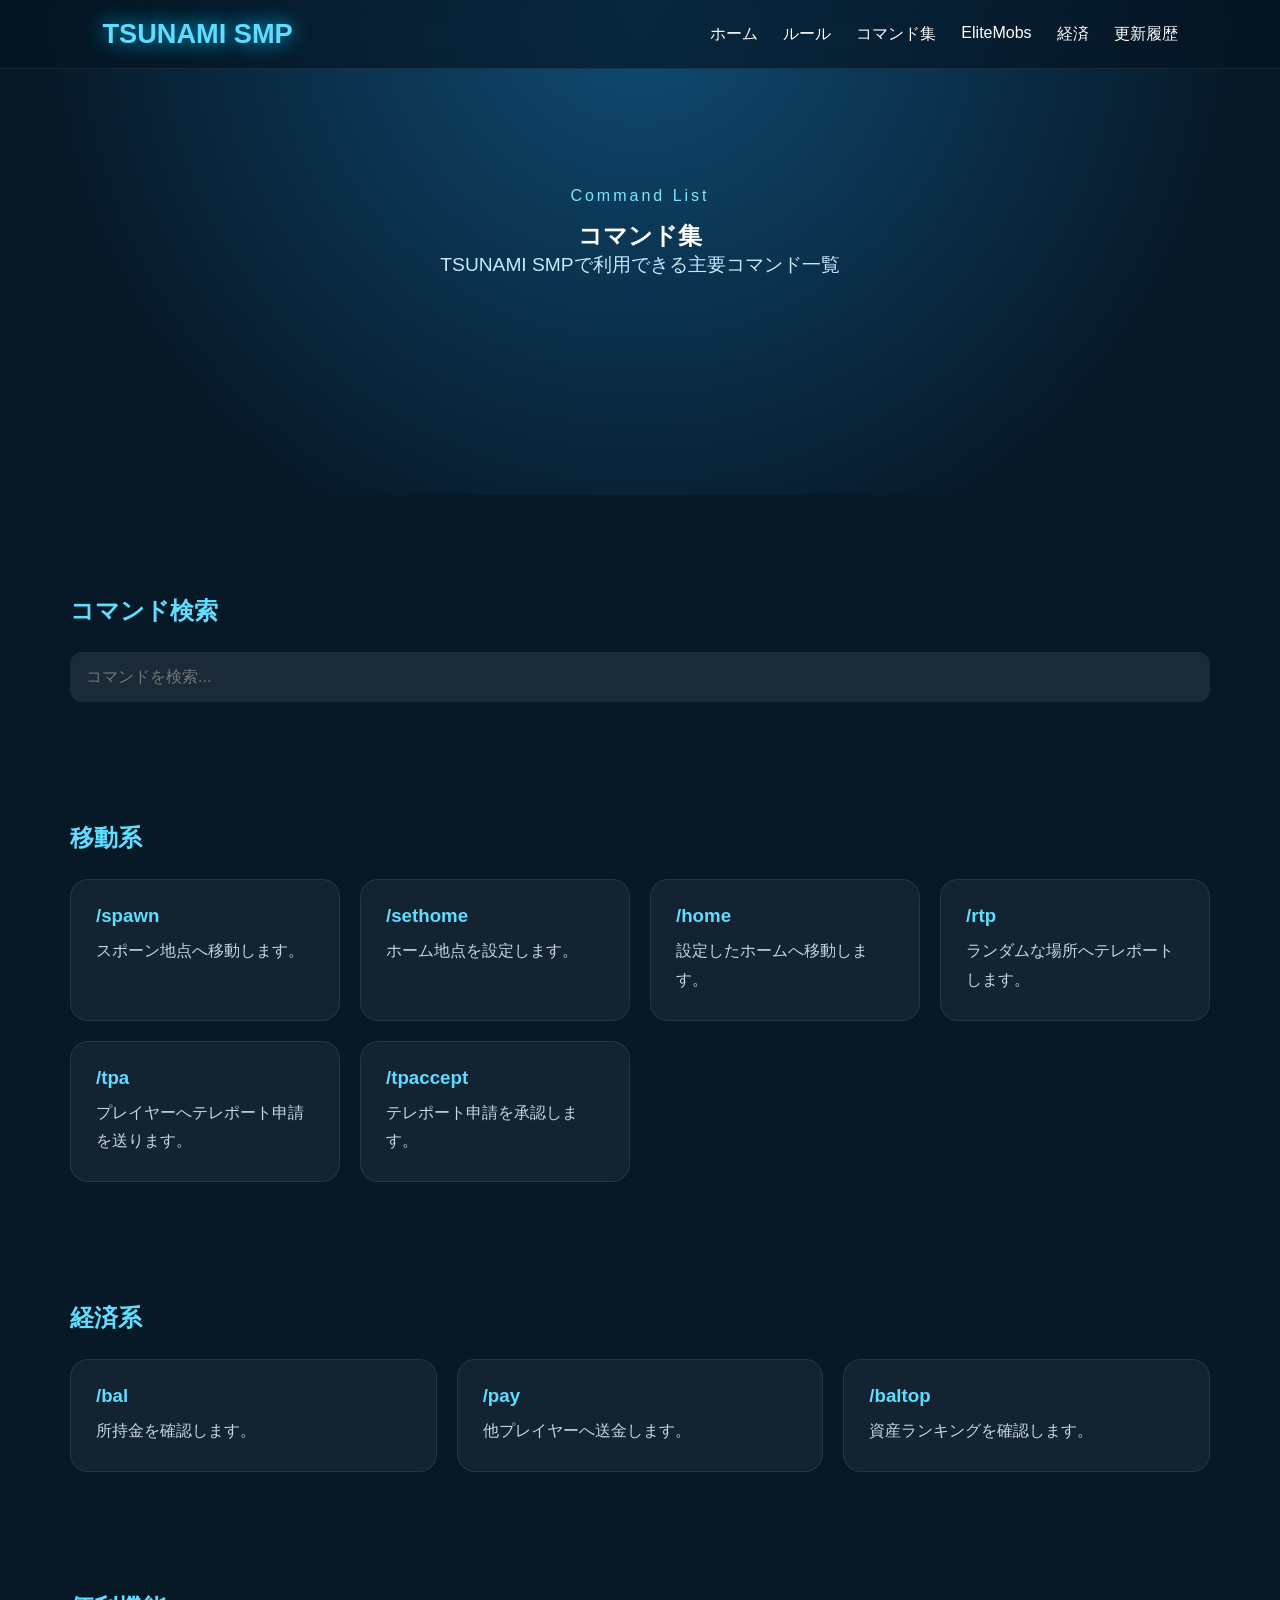
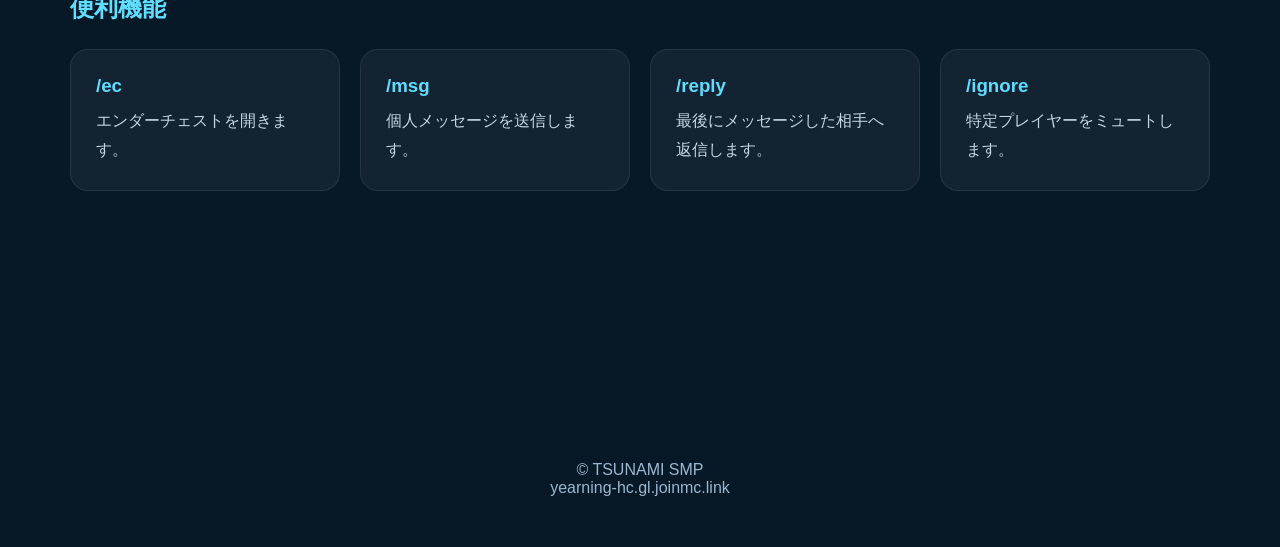
==== commands.html @ 4bbbaff1 "Add files via upload" ====
<!DOCTYPE html>
<html lang="ja">
<head>
    <meta charset="UTF-8">
    <meta name="viewport" content="width=device-width, initial-scale=1.0">
    <title>コマンド集 - TSUNAMI SMP</title>
    <link rel="stylesheet" href="style.css">
</head>
<body>

<header class="site-header">
    <div class="logo">TSUNAMI SMP</div>

    <nav class="nav">
        <a href="index.html">ホーム</a>
        <a href="rules.html">ルール</a>
        <a href="commands.html">コマンド集</a>
        <a href="elitemobs.html">EliteMobs</a>
        <a href="economy.html">経済</a>
        <a href="updates.html">更新履歴</a>
    </nav>
</header>

<section class="page-hero">
    <div class="hero-content reveal">
        <p class="server-label">Command List</p>
        <h1>コマンド集</h1>
        <p class="hero-text">
            TSUNAMI SMPで利用できる主要コマンド一覧
        </p>
    </div>
</section>

<main>

<section class="section reveal">
    <h2>コマンド検索</h2>

    <input
        type="text"
        id="commandSearch"
        placeholder="コマンドを検索..."
        class="command-search"
    >
</section>

<section class="section reveal">

    <h2>移動系</h2>

    <div class="command-grid">

        <div class="command-card">
            <h3>/spawn</h3>
            <p>スポーン地点へ移動します。</p>
        </div>

        <div class="command-card">
            <h3>/sethome</h3>
            <p>ホーム地点を設定します。</p>
        </div>

        <div class="command-card">
            <h3>/home</h3>
            <p>設定したホームへ移動します。</p>
        </div>

        <div class="command-card">
            <h3>/rtp</h3>
            <p>ランダムな場所へテレポートします。</p>
        </div>

        <div class="command-card">
            <h3>/tpa</h3>
            <p>プレイヤーへテレポート申請を送ります。</p>
        </div>

        <div class="command-card">
            <h3>/tpaccept</h3>
            <p>テレポート申請を承認します。</p>
        </div>

    </div>

</section>

<section class="section reveal">

    <h2>経済系</h2>

    <div class="command-grid">

        <div class="command-card">
            <h3>/bal</h3>
            <p>所持金を確認します。</p>
        </div>

        <div class="command-card">
            <h3>/pay</h3>
            <p>他プレイヤーへ送金します。</p>
        </div>

        <div class="command-card">
            <h3>/baltop</h3>
            <p>資産ランキングを確認します。</p>
        </div>

    </div>

</section>

<section class="section reveal">

    <h2>便利機能</h2>

    <div class="command-grid">

        <div class="command-card">
            <h3>/ec</h3>
            <p>エンダーチェストを開きます。</p>
        </div>

        <div class="command-card">
            <h3>/msg</h3>
            <p>個人メッセージを送信します。</p>
        </div>

        <div class="command-card">
            <h3>/reply</h3>
            <p>最後にメッセージした相手へ返信します。</p>
        </div>

        <div class="command-card">
            <h3>/ignore</h3>
            <p>特定プレイヤーをミュートします。</p>
        </div>

    </div>

</section>

</main>

<footer>
    <p>© TSUNAMI SMP</p>
    <p>yearning-hc.gl.joinmc.link</p>
</footer>

<script src="script.js"></script>

<script>
const searchInput = document.getElementById("commandSearch");

searchInput.addEventListener("keyup", () => {

    const value = searchInput.value.toLowerCase();

    document.querySelectorAll(".command-card")
        .forEach(card => {

            const text =
                card.innerText.toLowerCase();

            if(text.includes(value)) {
                card.style.display = "";
            } else {
                card.style.display = "none";
            }

        });

});
</script>

</body>
</html>
---- style.css ----
* {
    margin: 0;
    padding: 0;
    box-sizing: border-box;
}

html {
    scroll-behavior: smooth;
}

body {
    font-family: "Segoe UI", sans-serif;
    background: #071827;
    color: white;
    overflow-x: hidden;
}

/* ===== ヘッダー ===== */

.site-header {
    position: fixed;
    top: 0;
    width: 100%;
    backdrop-filter: blur(12px);
    background: rgba(5, 20, 35, 0.65);
    border-bottom: 1px solid rgba(255,255,255,0.08);
    z-index: 1000;

    display: flex;
    justify-content: space-between;
    align-items: center;

    padding: 18px 8%;
}

.logo {
    font-size: 1.7rem;
    font-weight: bold;
    color: #5fdcff;
    text-shadow: 0 0 20px #00c8ff;
}

.nav {
    display: flex;
    gap: 25px;
}

.nav a {
    text-decoration: none;
    color: white;
    transition: 0.3s;
}

.nav a:hover {
    color: #5fdcff;
}

/* ===== ヒーロー ===== */

.hero {
    position: relative;
    height: 100vh;

    display: flex;
    align-items: center;
    justify-content: center;

    text-align: center;

    overflow: hidden;

    background:
        radial-gradient(circle at top, #0f4c75, #071827 70%);
}

.hero-content {
    position: relative;
    z-index: 10;
}

.server-label {
    color: #7ee7ff;
    letter-spacing: 3px;
    margin-bottom: 15px;
}

.hero h1 {
    font-size: 5rem;
    margin-bottom: 15px;

    text-shadow:
        0 0 15px #00d9ff,
        0 0 40px #00d9ff;
}

.hero-text {
    color: #c5eaff;
    font-size: 1.2rem;
    margin-bottom: 30px;
}

/* ===== 波アニメーション ===== */

.wave {
    position: absolute;
    width: 200%;
    height: 220px;

    left: -50%;
    bottom: -60px;

    border-radius: 45%;

    background: rgba(0, 183, 255, 0.15);
}

.wave1 {
    animation: waveMove 16s linear infinite;
}

.wave2 {
    animation: waveMove 28s linear infinite reverse;
    background: rgba(0, 183, 255, 0.08);
}

@keyframes waveMove {
    from {
        transform: rotate(0deg);
    }

    to {
        transform: rotate(360deg);
    }
}

/* ===== IPボックス ===== */

.ip-box {
    display: inline-flex;
    gap: 15px;
    align-items: center;

    padding: 14px 20px;

    border-radius: 16px;

    background: rgba(255,255,255,0.08);
    backdrop-filter: blur(10px);

    margin-bottom: 25px;
}

.ip-box button {
    border: none;
    padding: 10px 15px;

    border-radius: 10px;

    background: #00b7ff;
    color: white;
    cursor: pointer;

    transition: 0.3s;
}

.ip-box button:hover {
    transform: scale(1.05);
}

/* ===== ボタン ===== */

.hero-buttons {
    display: flex;
    justify-content: center;
    gap: 15px;
}

.btn {
    padding: 14px 22px;
    border-radius: 12px;

    text-decoration: none;
    transition: 0.3s;
}

.primary {
    background: #00b7ff;
    color: white;
}

.secondary {
    background: rgba(255,255,255,0.08);
    color: white;
}

.btn:hover {
    transform: translateY(-4px);
}

/* ===== メイン ===== */

main {
    max-width: 1200px;
    margin: auto;
    padding: 100px 30px;
}

.section {
    margin-bottom: 120px;
}

.section h2 {
    margin-bottom: 25px;
    color: #61ddff;
}

.section p {
    color: #c5d7e5;
    line-height: 1.8;
}

/* ===== カード ===== */

.cards {
    display: grid;
    grid-template-columns: repeat(auto-fit,minmax(250px,1fr));
    gap: 25px;

    margin-bottom: 120px;
}

.card {
    background: rgba(255,255,255,0.05);

    backdrop-filter: blur(10px);

    border: 1px solid rgba(255,255,255,0.08);

    border-radius: 20px;

    padding: 30px;

    transition: 0.3s;
}

.card:hover {
    transform: translateY(-8px);
}

.card h3 {
    margin-bottom: 15px;
    color: #5fdcff;
}

/* ===== ガラスUI ===== */

.glass {
    background: rgba(255,255,255,0.05);

    backdrop-filter: blur(12px);

    border-radius: 20px;

    padding: 40px;
}

/* ===== ステップ ===== */

.steps {
    display: flex;
    justify-content: space-between;
    gap: 25px;
    margin-top: 30px;
}

.steps div {
    flex: 1;
    text-align: center;
}

.steps span {
    font-size: 3rem;
    color: #00d9ff;
    display: block;
    margin-bottom: 10px;
}

/* ===== リンク ===== */

.link-grid {
    display: grid;
    grid-template-columns: repeat(auto-fit,minmax(250px,1fr));
    gap: 20px;
}

.link-grid a {
    text-decoration: none;
    color: white;

    background: rgba(255,255,255,0.05);

    border-radius: 15px;

    padding: 25px;

    transition: 0.3s;
}

.link-grid a:hover {
    transform: translateY(-5px);
    background: rgba(0,183,255,0.15);
}

/* ===== フッター ===== */

footer {
    text-align: center;
    padding: 50px;

    color: #9ab8d0;
}

/* ===== スクロールアニメーション ===== */

.reveal {
    opacity: 0;
    transform: translateY(50px);
    transition: 1s;
}

.reveal.active {
    opacity: 1;
    transform: translateY(0);
}

/* ===== スマホ ===== */

@media(max-width:900px) {

    .hero h1 {
        font-size: 3rem;
    }

    .steps {
        flex-direction: column;
    }

    .nav {
        display: none;
    }

}

/* ===== Command Page ===== */

.command-search {

    width: 100%;
    padding: 16px;

    border: none;
    border-radius: 12px;

    background: rgba(255,255,255,0.08);
    color: white;

    font-size: 1rem;

    outline: none;
}

.command-grid {

    display: grid;

    grid-template-columns:
    repeat(auto-fit,minmax(250px,1fr));

    gap: 20px;
}

.command-card {

    background:
    rgba(255,255,255,0.05);

    border:
    1px solid rgba(255,255,255,0.08);

    border-radius: 18px;

    padding: 25px;

    transition: 0.3s;
}

.command-card:hover {

    transform: translateY(-6px);

    background:
    rgba(0,183,255,0.15);
}

.command-card h3 {

    color: #5fdcff;
    margin-bottom: 10px;
}

/* ===== Server Status ===== */

.status-grid {
    display: grid;
    grid-template-columns: repeat(auto-fit,minmax(220px,1fr));
    gap: 20px;
    margin-top: 30px;
}

.status-card {
    background: rgba(255,255,255,0.06);
    border: 1px solid rgba(255,255,255,0.1);
    border-radius: 18px;
    padding: 25px;
    text-align: center;
    transition: 0.3s;
}

.status-card:hover {
    transform: translateY(-6px);
    background: rgba(0,183,255,0.14);
}

.status-label {
    display: block;
    color: #9edff5;
    margin-bottom: 12px;
}

.status-card strong {
    font-size: 1.4rem;
    color: #5fdcff;
}

.join-actions {
    margin-top: 30px;
    display: flex;
    gap: 15px;
    justify-content: center;
    flex-wrap: wrap;
}

/* ===== Features ===== */

.feature-grid {
    display: grid;
    grid-template-columns: repeat(auto-fit,minmax(260px,1fr));
    gap: 25px;
}

.feature-card {
    position: relative;
    overflow: hidden;

    background: rgba(255,255,255,0.05);
    border: 1px solid rgba(255,255,255,0.08);
    border-radius: 22px;

    padding: 35px;

    transition: 0.35s;
}

.feature-card::before {
    content: "";

    position: absolute;
    top: -50%;
    left: -50%;

    width: 200%;
    height: 200%;

    background: linear-gradient(
        120deg,
        transparent,
        rgba(0,183,255,0.18),
        transparent
    );

    transform: rotate(25deg) translateX(-100%);
    transition: 0.6s;
}

.feature-card:hover::before {
    transform: rotate(25deg) translateX(100%);
}

.feature-card:hover {
    transform: translateY(-8px);
}

.feature-icon {
    font-size: 2.4rem;
    margin-bottom: 15px;
}

.feature-card h3 {
    color: #5fdcff;
    margin-bottom: 12px;
}

/* ===== Beginner Guide ===== */

.guide-list {
    display: grid;
    gap: 18px;
    margin-top: 25px;
}

.guide-list div {
    background: rgba(255,255,255,0.05);
    border-left: 4px solid #00b7ff;
    border-radius: 14px;

    padding: 20px;

    transition: 0.3s;
}

.guide-list div:hover {
    transform: translateX(8px);
    background: rgba(0,183,255,0.12);
}

.guide-list h3 {
    color: #5fdcff;
    margin-bottom: 8px;
}

/* ===== News ===== */

.news-box {
    display: grid;
    gap: 18px;
}

.news-item {
    display: flex;
    gap: 20px;
    align-items: center;

    background: rgba(255,255,255,0.05);
    border: 1px solid rgba(255,255,255,0.08);
    border-radius: 16px;

    padding: 20px;

    transition: 0.3s;
}

.news-item:hover {
    transform: translateY(-5px);
    background: rgba(0,183,255,0.12);
}

.news-item span {
    color: #7ee7ff;
    font-weight: bold;
    min-width: 110px;
}

@media(max-width:700px) {
    .news-item {
        flex-direction: column;
        align-items: flex-start;
    }
}

/* ===== Discord Button ===== */

.discord-btn {

    background:
    linear-gradient(
        135deg,
        #5865F2,
        #7289DA
    );

    color: white;

    box-shadow:
    0 0 20px rgba(88,101,242,0.4);
}

.discord-btn:hover {

    transform:
    translateY(-4px);

    box-shadow:
    0 0 35px rgba(88,101,242,0.7);
}

/* ===== 下層ページ共通 ===== */

.page-hero {
    position: relative;
    min-height: 55vh;

    display: flex;
    align-items: center;
    justify-content: center;

    text-align: center;

    background:
        radial-gradient(circle at top, #0f4c75, #071827 75%);
}

/* ===== ルールページ ===== */

.rule-list {
    display: grid;
    gap: 20px;
}

.rule-item {
    background: rgba(255,255,255,0.05);

    border: 1px solid rgba(255,255,255,0.08);

    border-radius: 16px;

    padding: 25px;

    transition: 0.3s;
}

.rule-item:hover {
    transform: translateX(8px);
    background: rgba(0,183,255,0.12);
}

.rule-item h3 {
    color: #5fdcff;
    margin-bottom: 10px;
}

.normal-list {
    list-style: none;
    display: grid;
    gap: 15px;
}

.normal-list li {
    background: rgba(255,255,255,0.05);
    border-left: 4px solid #00b7ff;
    padding: 15px 20px;
    border-radius: 10px;
}
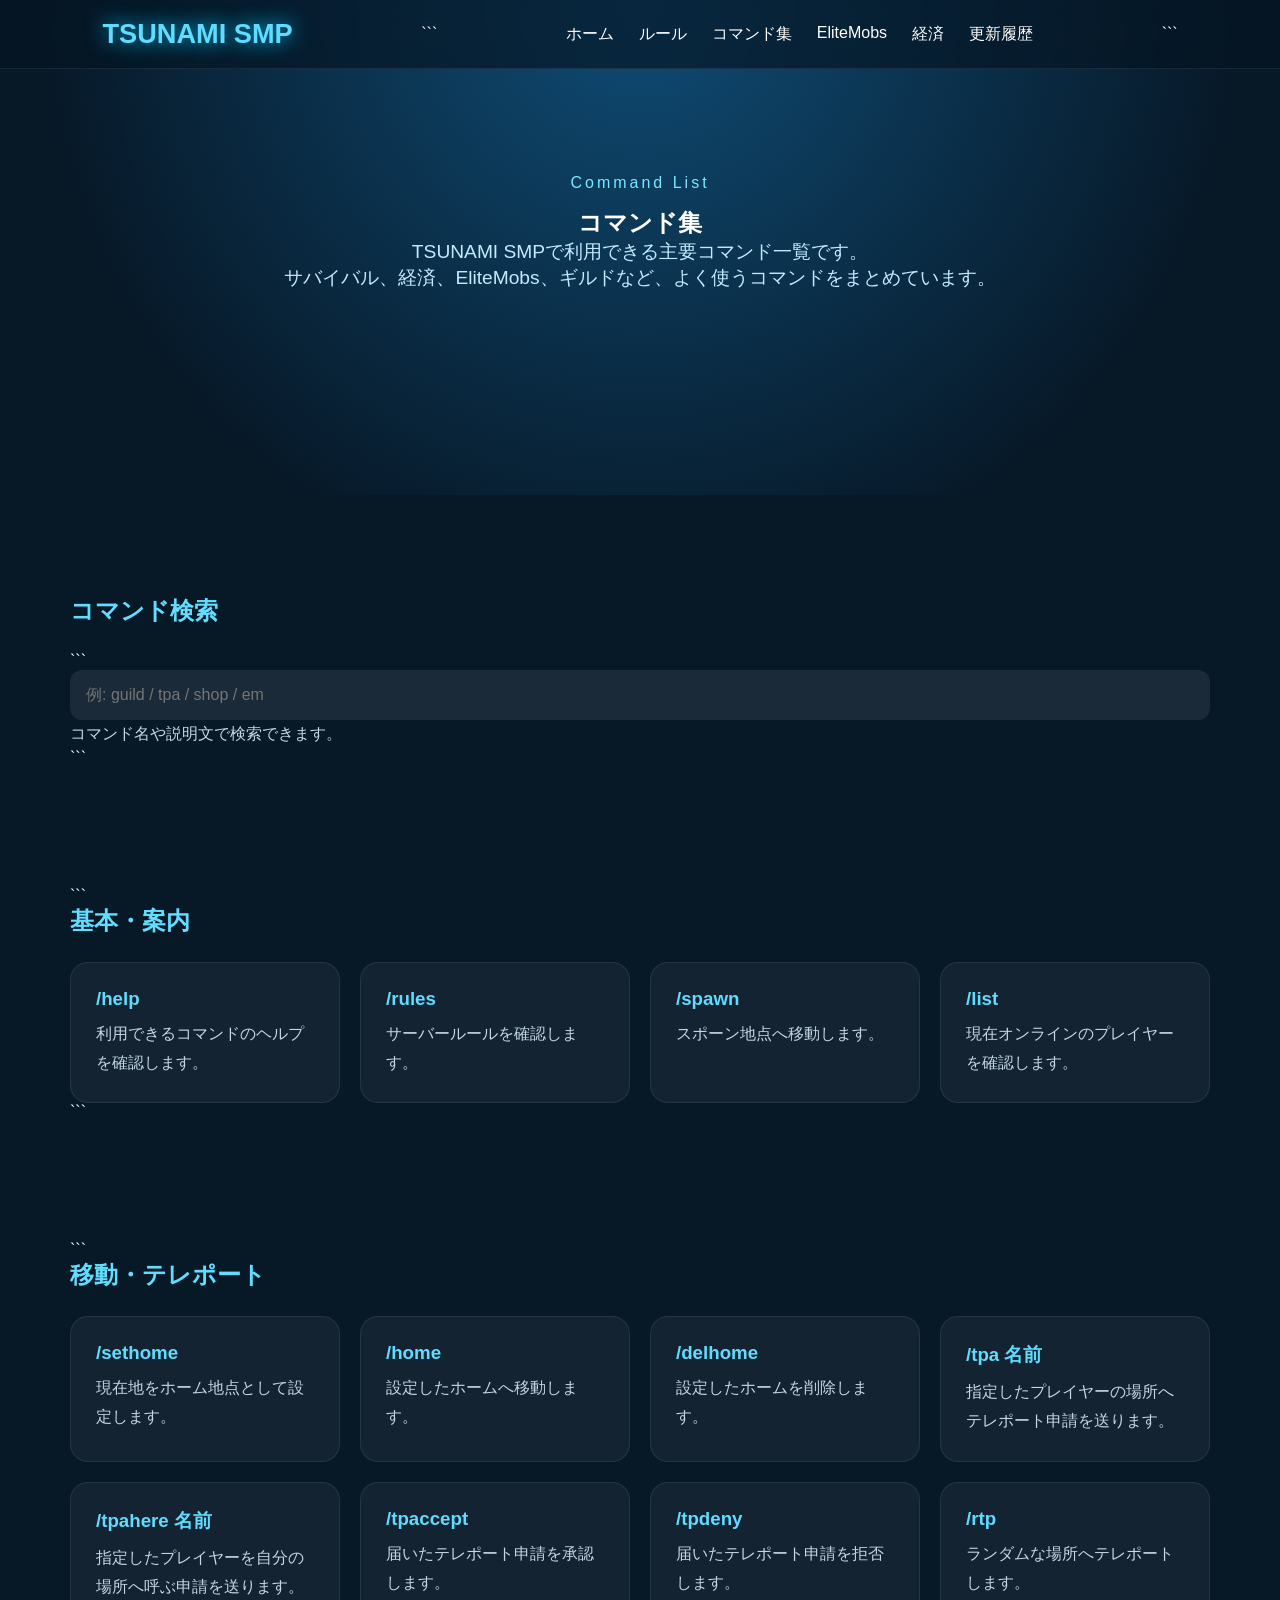
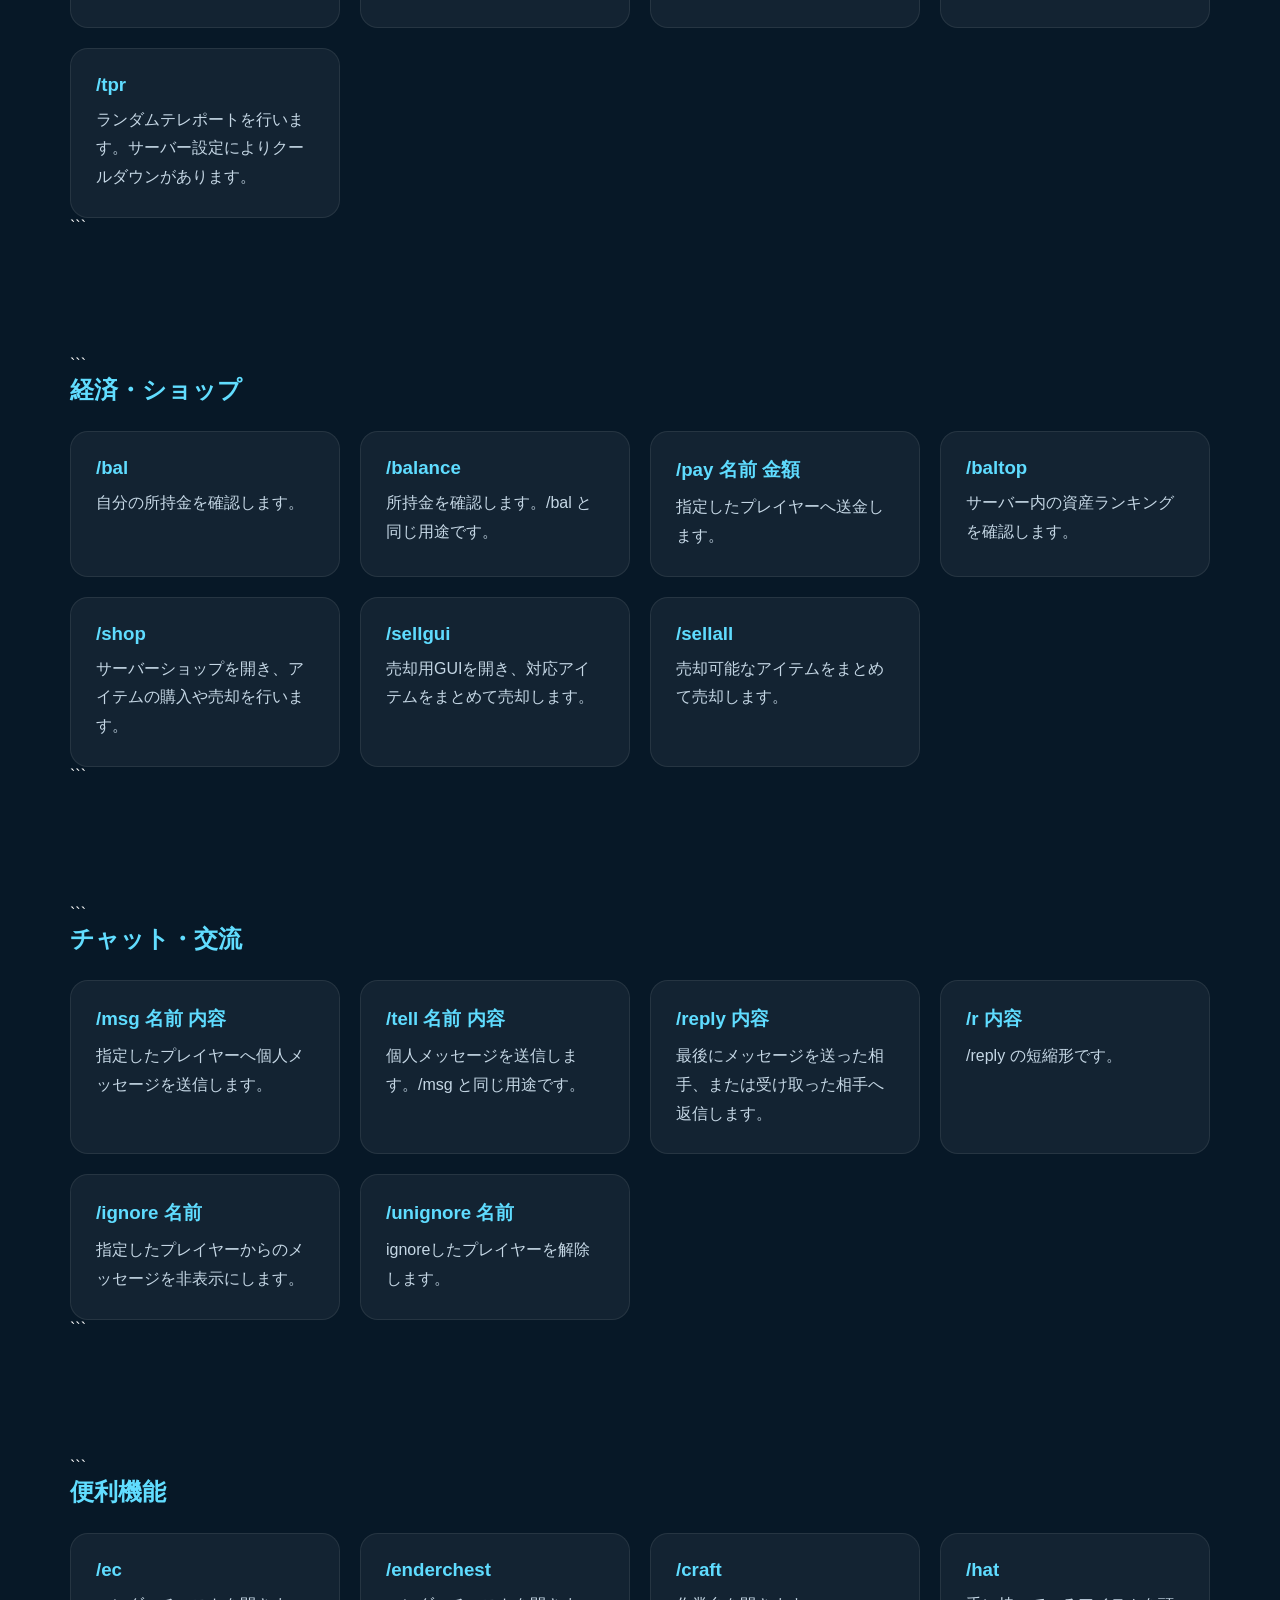
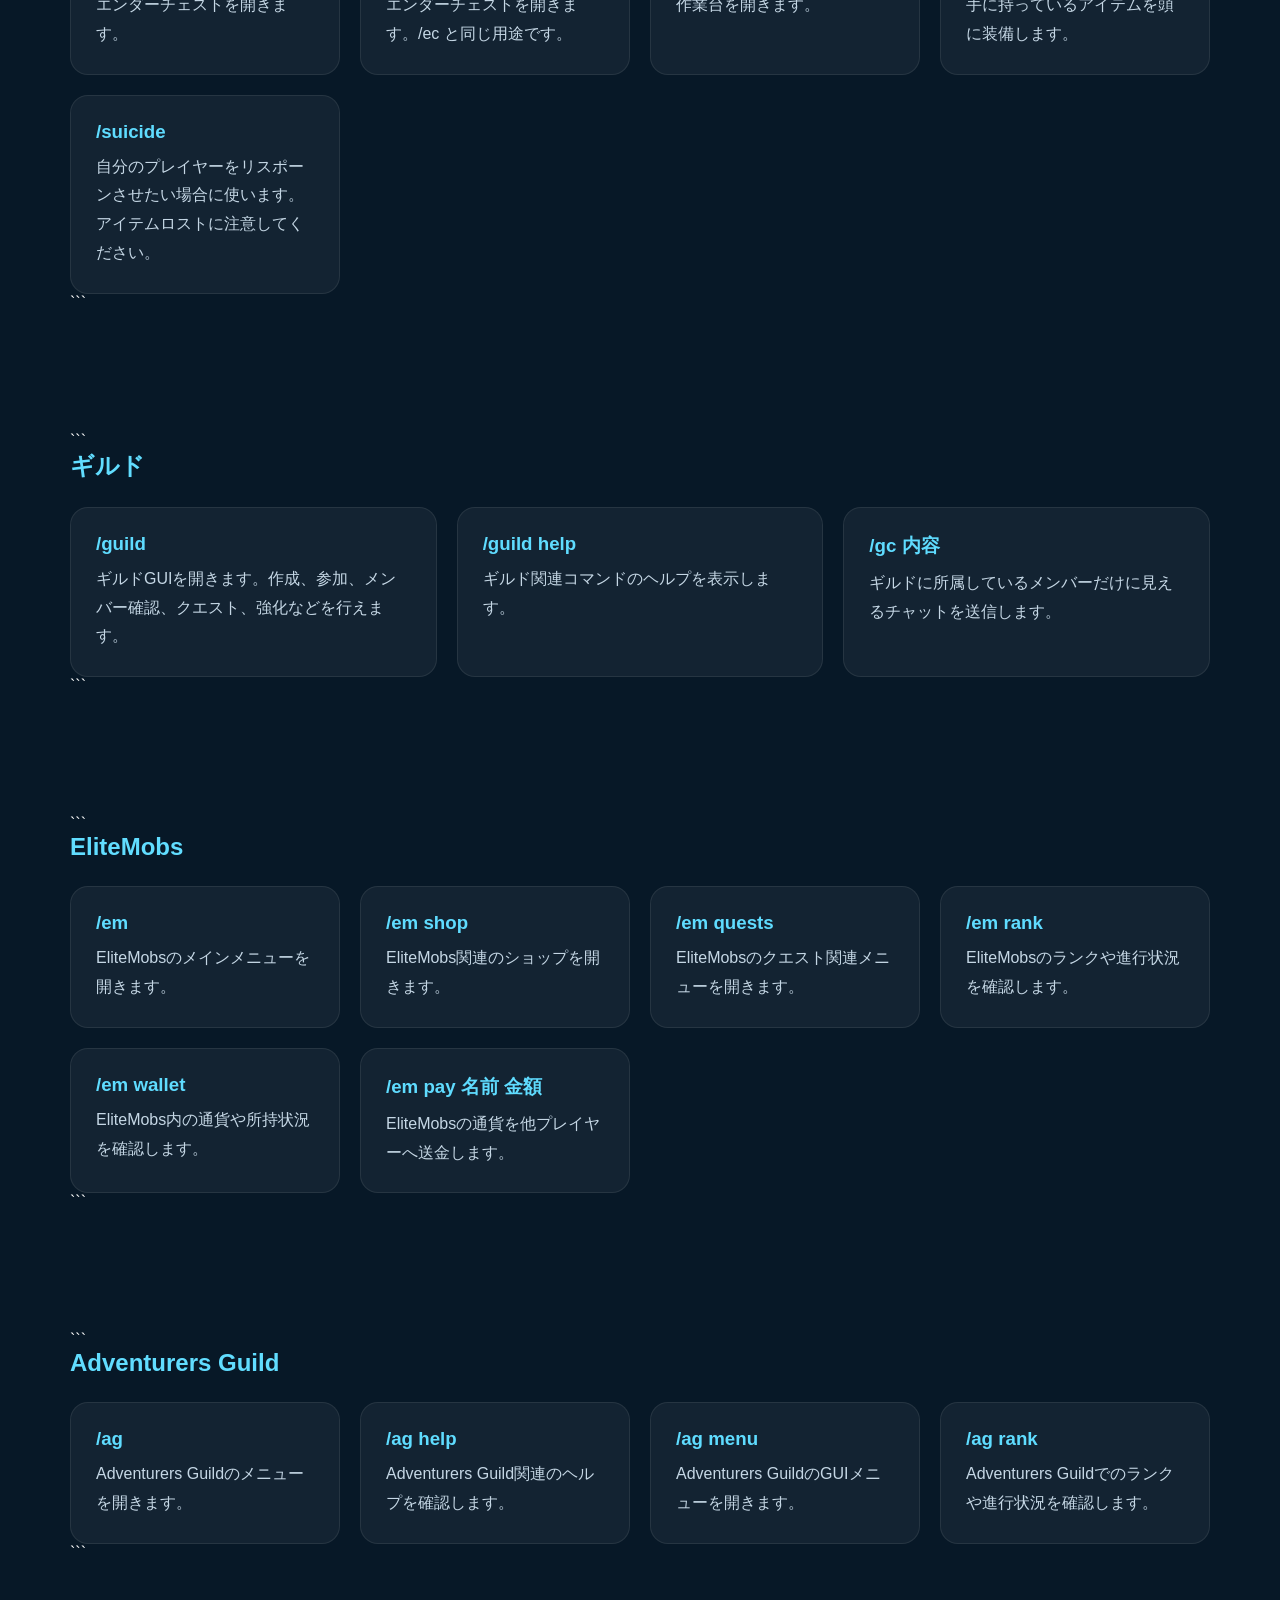
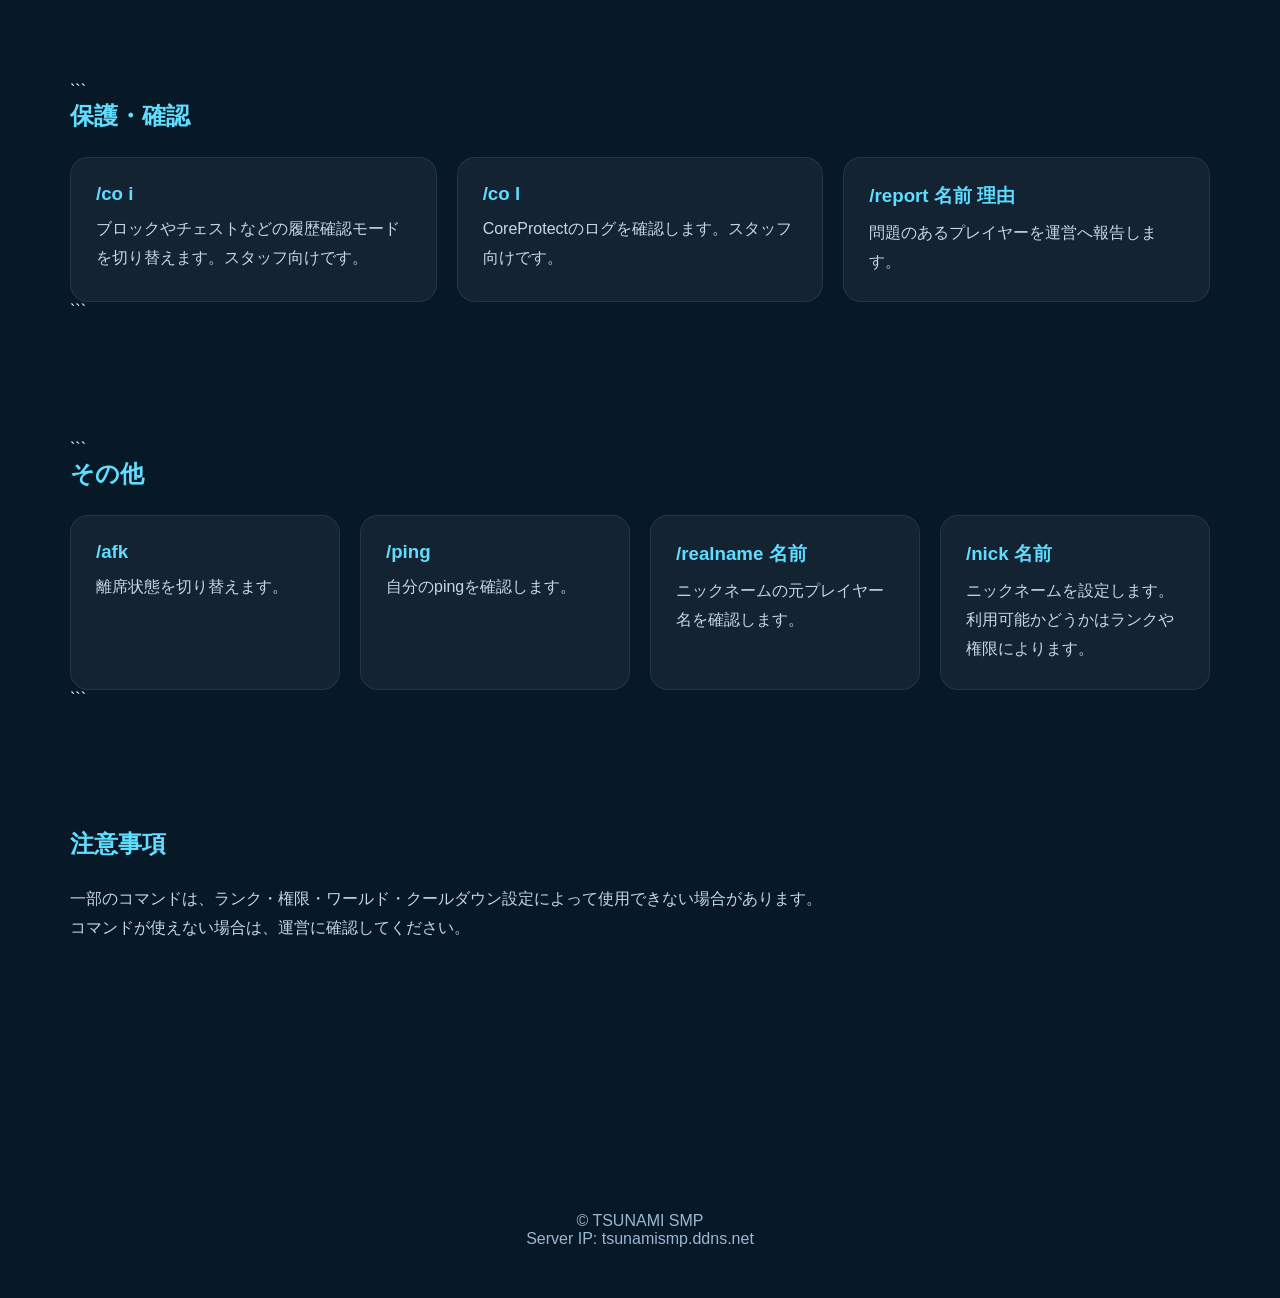
==== commit 496a8dfc: "Add files via upload" ====
--- a/commands.html
+++ b/commands.html
@@ -1,4 +1,5 @@
 <!DOCTYPE html>
+
 <html lang="ja">
 <head>
     <meta charset="UTF-8">
@@ -11,14 +12,17 @@
 <header class="site-header">
     <div class="logo">TSUNAMI SMP</div>
 
-    <nav class="nav">
-        <a href="index.html">ホーム</a>
-        <a href="rules.html">ルール</a>
-        <a href="commands.html">コマンド集</a>
-        <a href="elitemobs.html">EliteMobs</a>
-        <a href="economy.html">経済</a>
-        <a href="updates.html">更新履歴</a>
-    </nav>
+```
+<nav class="nav">
+    <a href="index.html">ホーム</a>
+    <a href="rules.html">ルール</a>
+    <a href="commands.html">コマンド集</a>
+    <a href="elitemobs.html">EliteMobs</a>
+    <a href="economy.html">経済</a>
+    <a href="updates.html">更新履歴</a>
+</nav>
+```
+
 </header>
 
 <section class="page-hero">
@@ -26,7 +30,8 @@
         <p class="server-label">Command List</p>
         <h1>コマンド集</h1>
         <p class="hero-text">
-            TSUNAMI SMPで利用できる主要コマンド一覧
+            TSUNAMI SMPで利用できる主要コマンド一覧です。<br>
+            サバイバル、経済、EliteMobs、ギルドなど、よく使うコマンドをまとめています。
         </p>
     </div>
 </section>
@@ -36,114 +41,409 @@
 <section class="section reveal">
     <h2>コマンド検索</h2>
 
-    <input
-        type="text"
-        id="commandSearch"
-        placeholder="コマンドを検索..."
-        class="command-search"
-    >
+```
+<input
+    type="text"
+    id="commandSearch"
+    placeholder="例: guild / tpa / shop / em"
+    class="command-search"
+>
+
+<p class="section-text">
+    コマンド名や説明文で検索できます。
+</p>
+```
+
+</section>
+
+<section class="section reveal command-section">
+
+```
+<h2>基本・案内</h2>
+
+<div class="command-grid">
+
+    <div class="command-card">
+        <h3>/help</h3>
+        <p>利用できるコマンドのヘルプを確認します。</p>
+    </div>
+
+    <div class="command-card">
+        <h3>/rules</h3>
+        <p>サーバールールを確認します。</p>
+    </div>
+
+    <div class="command-card">
+        <h3>/spawn</h3>
+        <p>スポーン地点へ移動します。</p>
+    </div>
+
+    <div class="command-card">
+        <h3>/list</h3>
+        <p>現在オンラインのプレイヤーを確認します。</p>
+    </div>
+
+</div>
+```
+
+</section>
+
+<section class="section reveal command-section">
+
+```
+<h2>移動・テレポート</h2>
+
+<div class="command-grid">
+
+    <div class="command-card">
+        <h3>/sethome</h3>
+        <p>現在地をホーム地点として設定します。</p>
+    </div>
+
+    <div class="command-card">
+        <h3>/home</h3>
+        <p>設定したホームへ移動します。</p>
+    </div>
+
+    <div class="command-card">
+        <h3>/delhome</h3>
+        <p>設定したホームを削除します。</p>
+    </div>
+
+    <div class="command-card">
+        <h3>/tpa 名前</h3>
+        <p>指定したプレイヤーの場所へテレポート申請を送ります。</p>
+    </div>
+
+    <div class="command-card">
+        <h3>/tpahere 名前</h3>
+        <p>指定したプレイヤーを自分の場所へ呼ぶ申請を送ります。</p>
+    </div>
+
+    <div class="command-card">
+        <h3>/tpaccept</h3>
+        <p>届いたテレポート申請を承認します。</p>
+    </div>
+
+    <div class="command-card">
+        <h3>/tpdeny</h3>
+        <p>届いたテレポート申請を拒否します。</p>
+    </div>
+
+    <div class="command-card">
+        <h3>/rtp</h3>
+        <p>ランダムな場所へテレポートします。</p>
+    </div>
+
+    <div class="command-card">
+        <h3>/tpr</h3>
+        <p>ランダムテレポートを行います。サーバー設定によりクールダウンがあります。</p>
+    </div>
+
+</div>
+```
+
+</section>
+
+<section class="section reveal command-section">
+
+```
+<h2>経済・ショップ</h2>
+
+<div class="command-grid">
+
+    <div class="command-card">
+        <h3>/bal</h3>
+        <p>自分の所持金を確認します。</p>
+    </div>
+
+    <div class="command-card">
+        <h3>/balance</h3>
+        <p>所持金を確認します。/bal と同じ用途です。</p>
+    </div>
+
+    <div class="command-card">
+        <h3>/pay 名前 金額</h3>
+        <p>指定したプレイヤーへ送金します。</p>
+    </div>
+
+    <div class="command-card">
+        <h3>/baltop</h3>
+        <p>サーバー内の資産ランキングを確認します。</p>
+    </div>
+
+    <div class="command-card">
+        <h3>/shop</h3>
+        <p>サーバーショップを開き、アイテムの購入や売却を行います。</p>
+    </div>
+
+    <div class="command-card">
+        <h3>/sellgui</h3>
+        <p>売却用GUIを開き、対応アイテムをまとめて売却します。</p>
+    </div>
+
+    <div class="command-card">
+        <h3>/sellall</h3>
+        <p>売却可能なアイテムをまとめて売却します。</p>
+    </div>
+
+</div>
+```
+
+</section>
+
+<section class="section reveal command-section">
+
+```
+<h2>チャット・交流</h2>
+
+<div class="command-grid">
+
+    <div class="command-card">
+        <h3>/msg 名前 内容</h3>
+        <p>指定したプレイヤーへ個人メッセージを送信します。</p>
+    </div>
+
+    <div class="command-card">
+        <h3>/tell 名前 内容</h3>
+        <p>個人メッセージを送信します。/msg と同じ用途です。</p>
+    </div>
+
+    <div class="command-card">
+        <h3>/reply 内容</h3>
+        <p>最後にメッセージを送った相手、または受け取った相手へ返信します。</p>
+    </div>
+
+    <div class="command-card">
+        <h3>/r 内容</h3>
+        <p>/reply の短縮形です。</p>
+    </div>
+
+    <div class="command-card">
+        <h3>/ignore 名前</h3>
+        <p>指定したプレイヤーからのメッセージを非表示にします。</p>
+    </div>
+
+    <div class="command-card">
+        <h3>/unignore 名前</h3>
+        <p>ignoreしたプレイヤーを解除します。</p>
+    </div>
+
+</div>
+```
+
+</section>
+
+<section class="section reveal command-section">
+
+```
+<h2>便利機能</h2>
+
+<div class="command-grid">
+
+    <div class="command-card">
+        <h3>/ec</h3>
+        <p>エンダーチェストを開きます。</p>
+    </div>
+
+    <div class="command-card">
+        <h3>/enderchest</h3>
+        <p>エンダーチェストを開きます。/ec と同じ用途です。</p>
+    </div>
+
+    <div class="command-card">
+        <h3>/craft</h3>
+        <p>作業台を開きます。</p>
+    </div>
+
+    <div class="command-card">
+        <h3>/hat</h3>
+        <p>手に持っているアイテムを頭に装備します。</p>
+    </div>
+
+    <div class="command-card">
+        <h3>/suicide</h3>
+        <p>自分のプレイヤーをリスポーンさせたい場合に使います。アイテムロストに注意してください。</p>
+    </div>
+
+</div>
+```
+
+</section>
+
+<section class="section reveal command-section">
+
+```
+<h2>ギルド</h2>
+
+<div class="command-grid">
+
+    <div class="command-card">
+        <h3>/guild</h3>
+        <p>ギルドGUIを開きます。作成、参加、メンバー確認、クエスト、強化などを行えます。</p>
+    </div>
+
+    <div class="command-card">
+        <h3>/guild help</h3>
+        <p>ギルド関連コマンドのヘルプを表示します。</p>
+    </div>
+
+    <div class="command-card">
+        <h3>/gc 内容</h3>
+        <p>ギルドに所属しているメンバーだけに見えるチャットを送信します。</p>
+    </div>
+
+</div>
+```
+
+</section>
+
+<section class="section reveal command-section">
+
+```
+<h2>EliteMobs</h2>
+
+<div class="command-grid">
+
+    <div class="command-card">
+        <h3>/em</h3>
+        <p>EliteMobsのメインメニューを開きます。</p>
+    </div>
+
+    <div class="command-card">
+        <h3>/em shop</h3>
+        <p>EliteMobs関連のショップを開きます。</p>
+    </div>
+
+    <div class="command-card">
+        <h3>/em quests</h3>
+        <p>EliteMobsのクエスト関連メニューを開きます。</p>
+    </div>
+
+    <div class="command-card">
+        <h3>/em rank</h3>
+        <p>EliteMobsのランクや進行状況を確認します。</p>
+    </div>
+
+    <div class="command-card">
+        <h3>/em wallet</h3>
+        <p>EliteMobs内の通貨や所持状況を確認します。</p>
+    </div>
+
+    <div class="command-card">
+        <h3>/em pay 名前 金額</h3>
+        <p>EliteMobsの通貨を他プレイヤーへ送金します。</p>
+    </div>
+
+</div>
+```
+
+</section>
+
+<section class="section reveal command-section">
+
+```
+<h2>Adventurers Guild</h2>
+
+<div class="command-grid">
+
+    <div class="command-card">
+        <h3>/ag</h3>
+        <p>Adventurers Guildのメニューを開きます。</p>
+    </div>
+
+    <div class="command-card">
+        <h3>/ag help</h3>
+        <p>Adventurers Guild関連のヘルプを確認します。</p>
+    </div>
+
+    <div class="command-card">
+        <h3>/ag menu</h3>
+        <p>Adventurers GuildのGUIメニューを開きます。</p>
+    </div>
+
+    <div class="command-card">
+        <h3>/ag rank</h3>
+        <p>Adventurers Guildでのランクや進行状況を確認します。</p>
+    </div>
+
+</div>
+```
+
+</section>
+
+<section class="section reveal command-section">
+
+```
+<h2>保護・確認</h2>
+
+<div class="command-grid">
+
+    <div class="command-card">
+        <h3>/co i</h3>
+        <p>ブロックやチェストなどの履歴確認モードを切り替えます。スタッフ向けです。</p>
+    </div>
+
+    <div class="command-card">
+        <h3>/co l</h3>
+        <p>CoreProtectのログを確認します。スタッフ向けです。</p>
+    </div>
+
+    <div class="command-card">
+        <h3>/report 名前 理由</h3>
+        <p>問題のあるプレイヤーを運営へ報告します。</p>
+    </div>
+
+</div>
+```
+
+</section>
+
+<section class="section reveal command-section">
+
+```
+<h2>その他</h2>
+
+<div class="command-grid">
+
+    <div class="command-card">
+        <h3>/afk</h3>
+        <p>離席状態を切り替えます。</p>
+    </div>
+
+    <div class="command-card">
+        <h3>/ping</h3>
+        <p>自分のpingを確認します。</p>
+    </div>
+
+    <div class="command-card">
+        <h3>/realname 名前</h3>
+        <p>ニックネームの元プレイヤー名を確認します。</p>
+    </div>
+
+    <div class="command-card">
+        <h3>/nick 名前</h3>
+        <p>ニックネームを設定します。利用可能かどうかはランクや権限によります。</p>
+    </div>
+
+</div>
+```
+
 </section>
 
 <section class="section reveal">
-
-    <h2>移動系</h2>
-
-    <div class="command-grid">
-
-        <div class="command-card">
-            <h3>/spawn</h3>
-            <p>スポーン地点へ移動します。</p>
-        </div>
-
-        <div class="command-card">
-            <h3>/sethome</h3>
-            <p>ホーム地点を設定します。</p>
-        </div>
-
-        <div class="command-card">
-            <h3>/home</h3>
-            <p>設定したホームへ移動します。</p>
-        </div>
-
-        <div class="command-card">
-            <h3>/rtp</h3>
-            <p>ランダムな場所へテレポートします。</p>
-        </div>
-
-        <div class="command-card">
-            <h3>/tpa</h3>
-            <p>プレイヤーへテレポート申請を送ります。</p>
-        </div>
-
-        <div class="command-card">
-            <h3>/tpaccept</h3>
-            <p>テレポート申請を承認します。</p>
-        </div>
-
-    </div>
-
-</section>
-
-<section class="section reveal">
-
-    <h2>経済系</h2>
-
-    <div class="command-grid">
-
-        <div class="command-card">
-            <h3>/bal</h3>
-            <p>所持金を確認します。</p>
-        </div>
-
-        <div class="command-card">
-            <h3>/pay</h3>
-            <p>他プレイヤーへ送金します。</p>
-        </div>
-
-        <div class="command-card">
-            <h3>/baltop</h3>
-            <p>資産ランキングを確認します。</p>
-        </div>
-
-    </div>
-
-</section>
-
-<section class="section reveal">
-
-    <h2>便利機能</h2>
-
-    <div class="command-grid">
-
-        <div class="command-card">
-            <h3>/ec</h3>
-            <p>エンダーチェストを開きます。</p>
-        </div>
-
-        <div class="command-card">
-            <h3>/msg</h3>
-            <p>個人メッセージを送信します。</p>
-        </div>
-
-        <div class="command-card">
-            <h3>/reply</h3>
-            <p>最後にメッセージした相手へ返信します。</p>
-        </div>
-
-        <div class="command-card">
-            <h3>/ignore</h3>
-            <p>特定プレイヤーをミュートします。</p>
-        </div>
-
-    </div>
-
+    <h2>注意事項</h2>
+    <p class="section-text">
+        一部のコマンドは、ランク・権限・ワールド・クールダウン設定によって使用できない場合があります。<br>
+        コマンドが使えない場合は、運営に確認してください。
+    </p>
 </section>
 
 </main>
 
 <footer>
     <p>© TSUNAMI SMP</p>
-    <p>yearning-hc.gl.joinmc.link</p>
+    <p>Server IP: tsunamismp.ddns.net</p>
 </footer>
 
 <script src="script.js"></script>
@@ -153,24 +453,37 @@
 
 searchInput.addEventListener("keyup", () => {
 
-    const value = searchInput.value.toLowerCase();
-
-    document.querySelectorAll(".command-card")
-        .forEach(card => {
-
-            const text =
-                card.innerText.toLowerCase();
-
-            if(text.includes(value)) {
-                card.style.display = "";
-            } else {
-                card.style.display = "none";
+    const value = searchInput.value.toLowerCase().trim();
+
+    document.querySelectorAll(".command-card").forEach(card => {
+        const text = card.innerText.toLowerCase();
+
+        if(text.includes(value)) {
+            card.style.display = "";
+        } else {
+            card.style.display = "none";
+        }
+    });
+
+    document.querySelectorAll(".command-section").forEach(section => {
+        const cards = section.querySelectorAll(".command-card");
+        let visibleCount = 0;
+
+        cards.forEach(card => {
+            if(card.style.display !== "none") {
+                visibleCount++;
             }
-
         });
+
+        if(value === "" || visibleCount > 0) {
+            section.style.display = "";
+        } else {
+            section.style.display = "none";
+        }
+    });
 
 });
 </script>
 
 </body>
-</html>+</html>
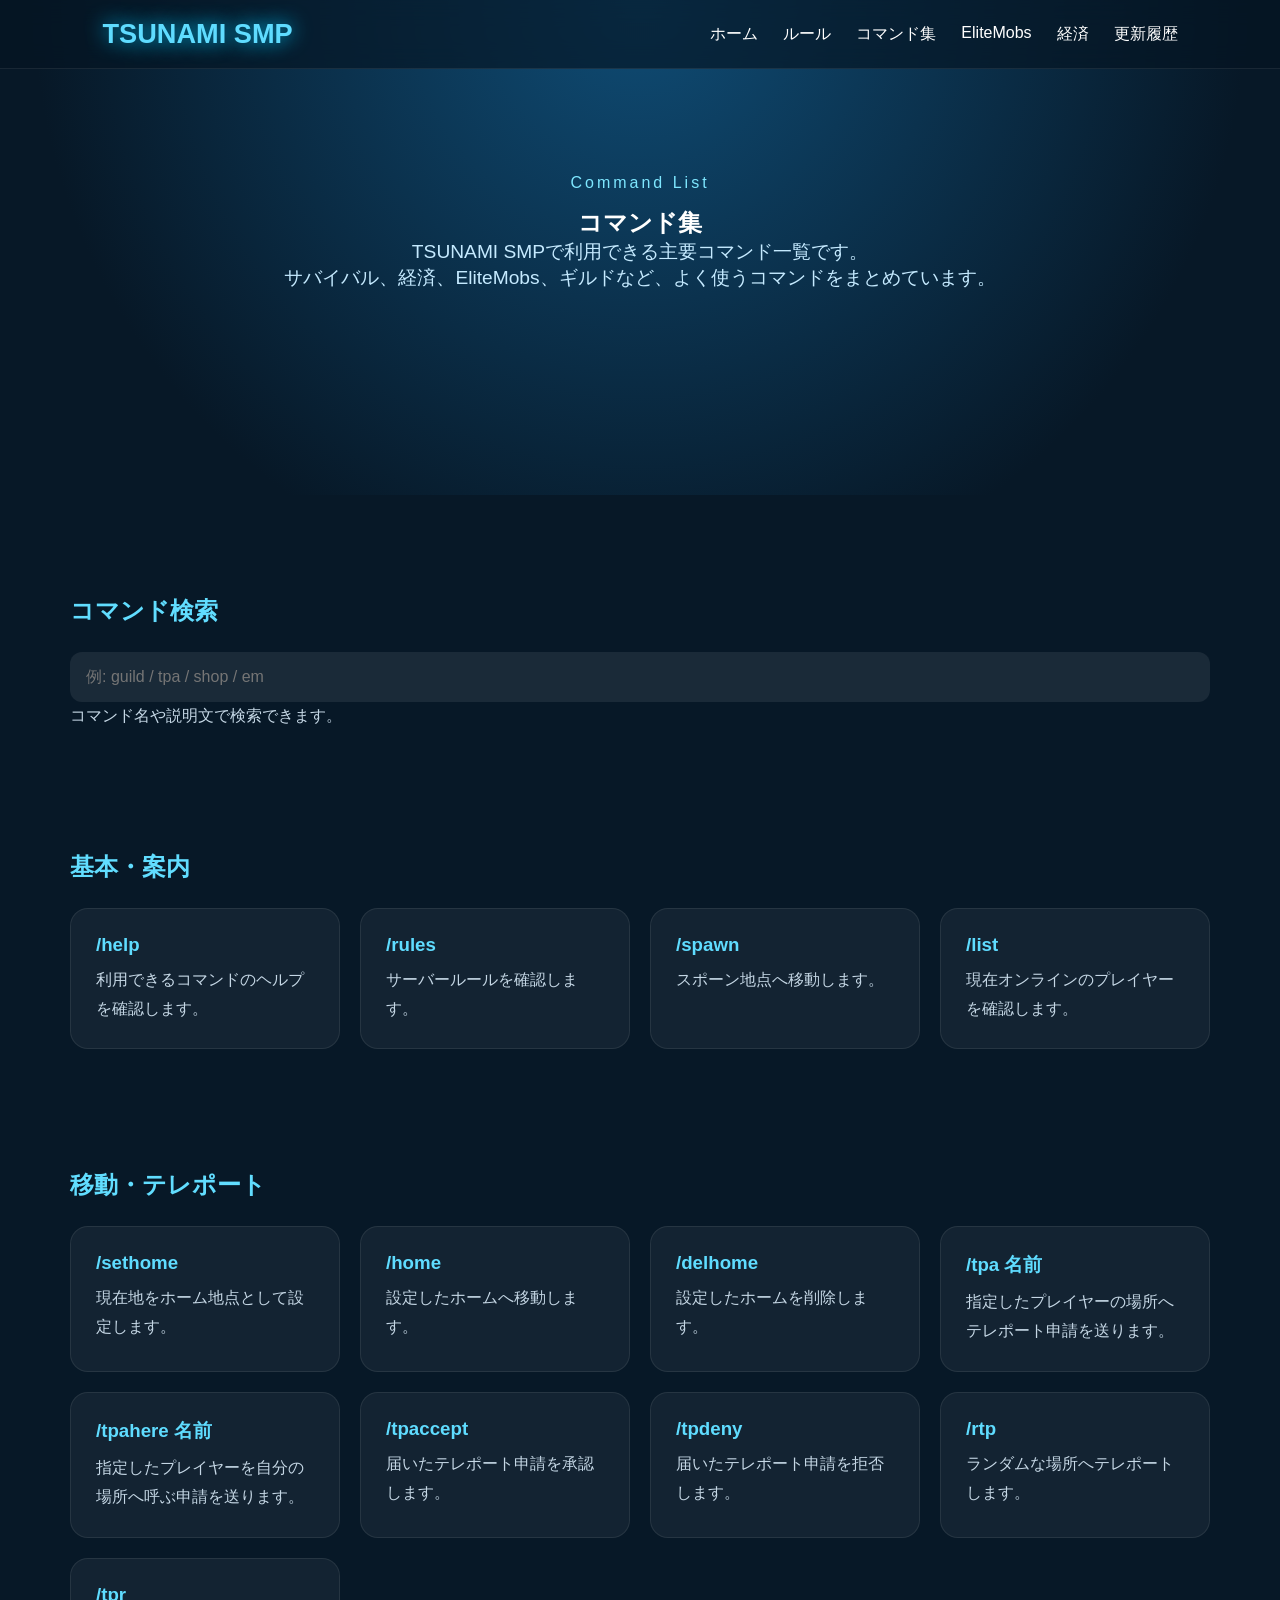
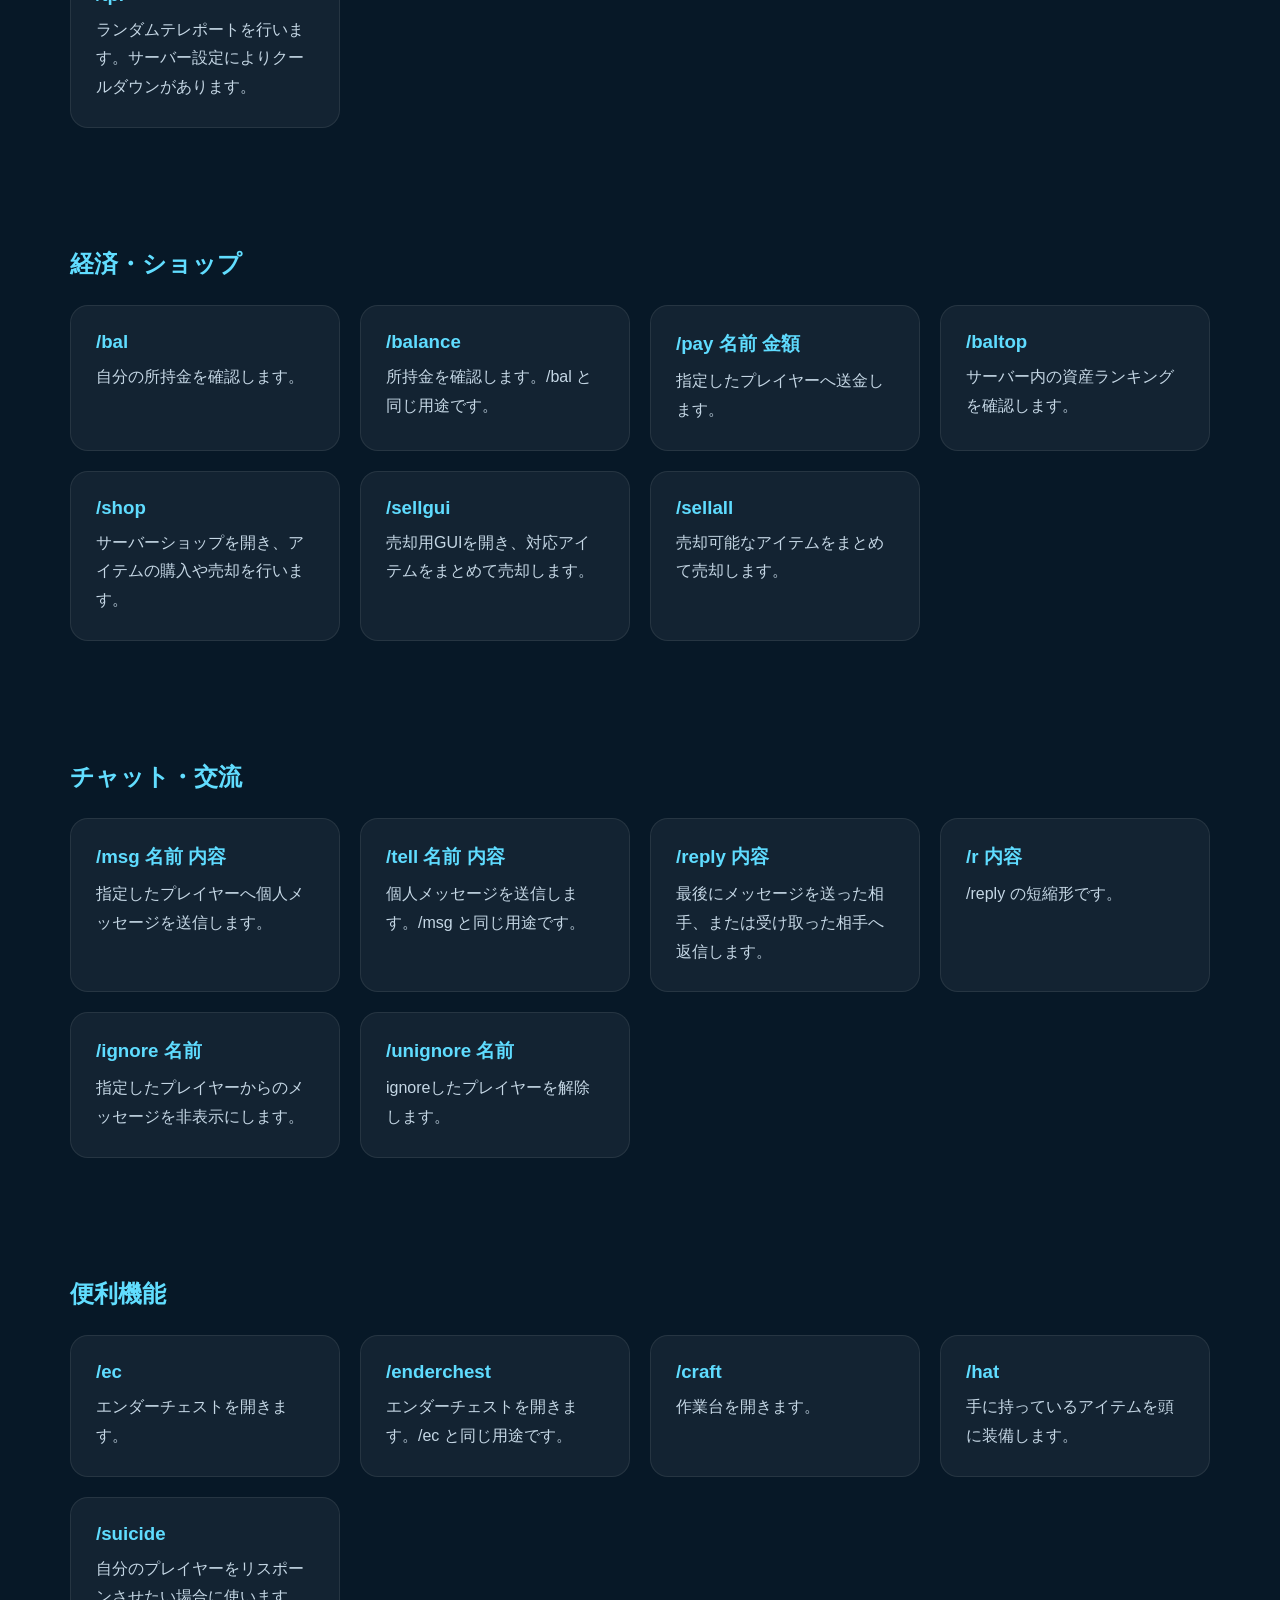
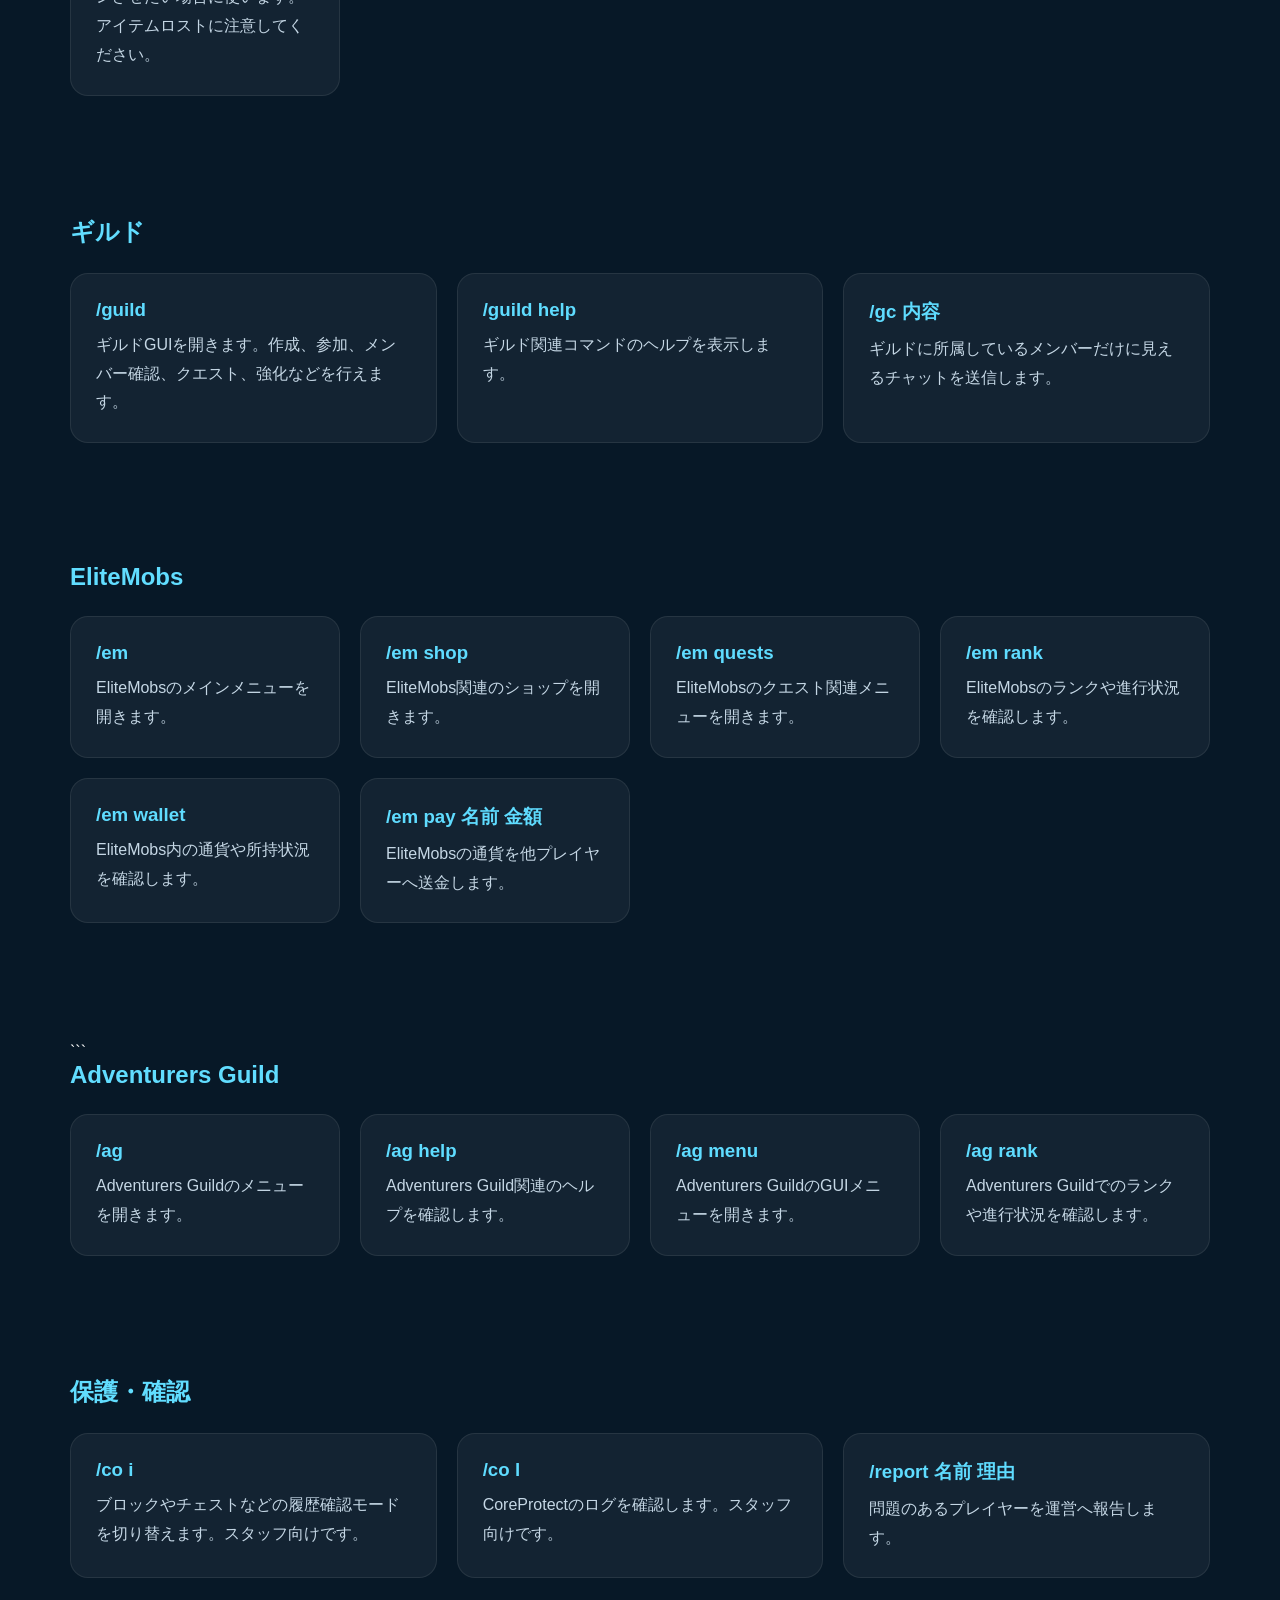
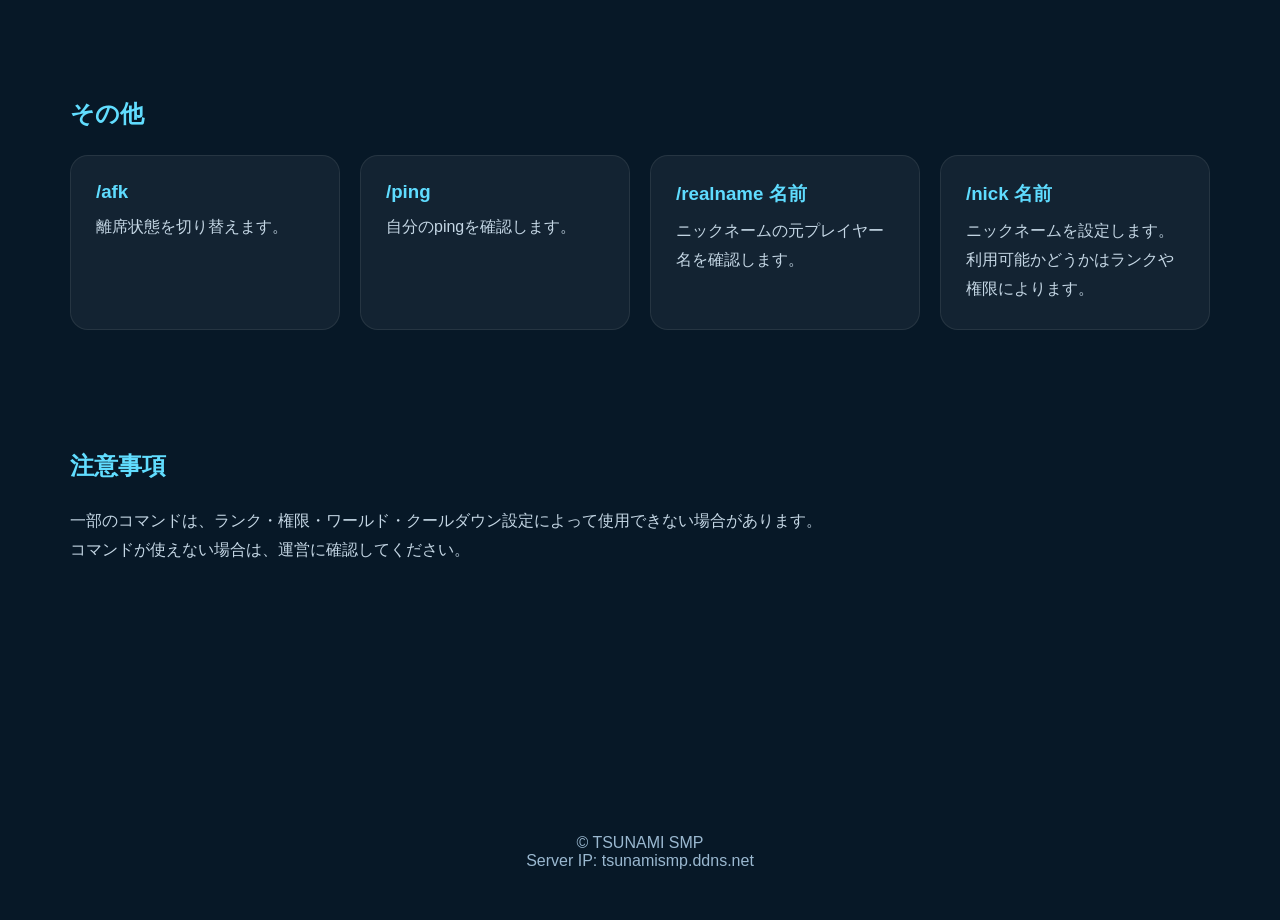
==== commit ce7c432b: "Add files via upload" ====
--- a/commands.html
+++ b/commands.html
@@ -12,7 +12,7 @@
 <header class="site-header">
     <div class="logo">TSUNAMI SMP</div>
 
-```
+
 <nav class="nav">
     <a href="index.html">ホーム</a>
     <a href="rules.html">ルール</a>
@@ -21,7 +21,7 @@
     <a href="economy.html">経済</a>
     <a href="updates.html">更新履歴</a>
 </nav>
-```
+
 
 </header>
 
@@ -41,7 +41,7 @@
 <section class="section reveal">
     <h2>コマンド検索</h2>
 
-```
+
 <input
     type="text"
     id="commandSearch"
@@ -52,13 +52,13 @@
 <p class="section-text">
     コマンド名や説明文で検索できます。
 </p>
-```
-
-</section>
-
-<section class="section reveal command-section">
-
-```
+
+
+</section>
+
+<section class="section reveal command-section">
+
+
 <h2>基本・案内</h2>
 
 <div class="command-grid">
@@ -84,13 +84,13 @@
     </div>
 
 </div>
-```
-
-</section>
-
-<section class="section reveal command-section">
-
-```
+
+
+</section>
+
+<section class="section reveal command-section">
+
+
 <h2>移動・テレポート</h2>
 
 <div class="command-grid">
@@ -141,13 +141,13 @@
     </div>
 
 </div>
-```
-
-</section>
-
-<section class="section reveal command-section">
-
-```
+
+
+</section>
+
+<section class="section reveal command-section">
+
+
 <h2>経済・ショップ</h2>
 
 <div class="command-grid">
@@ -188,13 +188,13 @@
     </div>
 
 </div>
-```
-
-</section>
-
-<section class="section reveal command-section">
-
-```
+
+
+</section>
+
+<section class="section reveal command-section">
+
+
 <h2>チャット・交流</h2>
 
 <div class="command-grid">
@@ -230,13 +230,13 @@
     </div>
 
 </div>
-```
-
-</section>
-
-<section class="section reveal command-section">
-
-```
+
+
+</section>
+
+<section class="section reveal command-section">
+
+
 <h2>便利機能</h2>
 
 <div class="command-grid">
@@ -267,13 +267,13 @@
     </div>
 
 </div>
-```
-
-</section>
-
-<section class="section reveal command-section">
-
-```
+
+
+</section>
+
+<section class="section reveal command-section">
+
+
 <h2>ギルド</h2>
 
 <div class="command-grid">
@@ -294,13 +294,13 @@
     </div>
 
 </div>
-```
-
-</section>
-
-<section class="section reveal command-section">
-
-```
+
+
+</section>
+
+<section class="section reveal command-section">
+
+
 <h2>EliteMobs</h2>
 
 <div class="command-grid">
@@ -336,7 +336,7 @@
     </div>
 
 </div>
-```
+
 
 </section>
 
@@ -368,13 +368,13 @@
     </div>
 
 </div>
-```
-
-</section>
-
-<section class="section reveal command-section">
-
-```
+
+
+</section>
+
+<section class="section reveal command-section">
+
+
 <h2>保護・確認</h2>
 
 <div class="command-grid">
@@ -395,13 +395,13 @@
     </div>
 
 </div>
-```
-
-</section>
-
-<section class="section reveal command-section">
-
-```
+
+
+</section>
+
+<section class="section reveal command-section">
+
+
 <h2>その他</h2>
 
 <div class="command-grid">
@@ -427,7 +427,7 @@
     </div>
 
 </div>
-```
+
 
 </section>
 
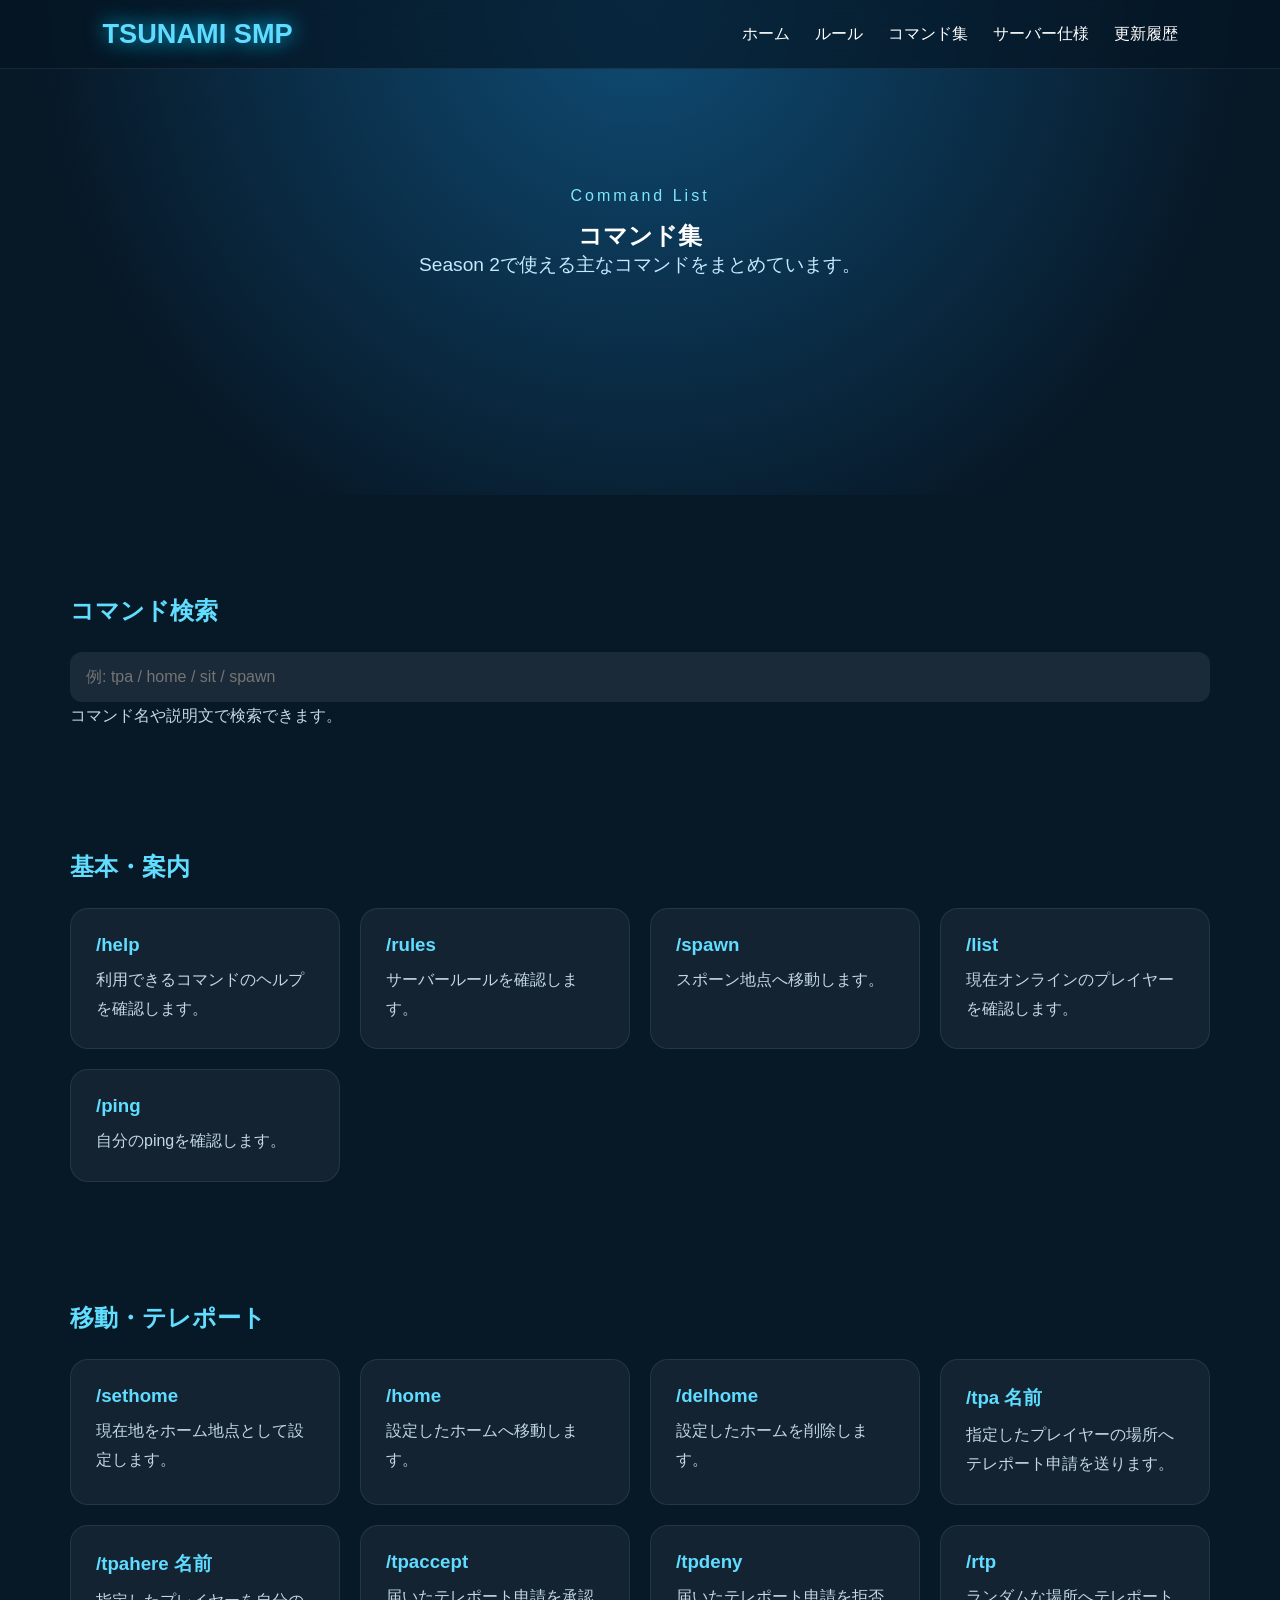
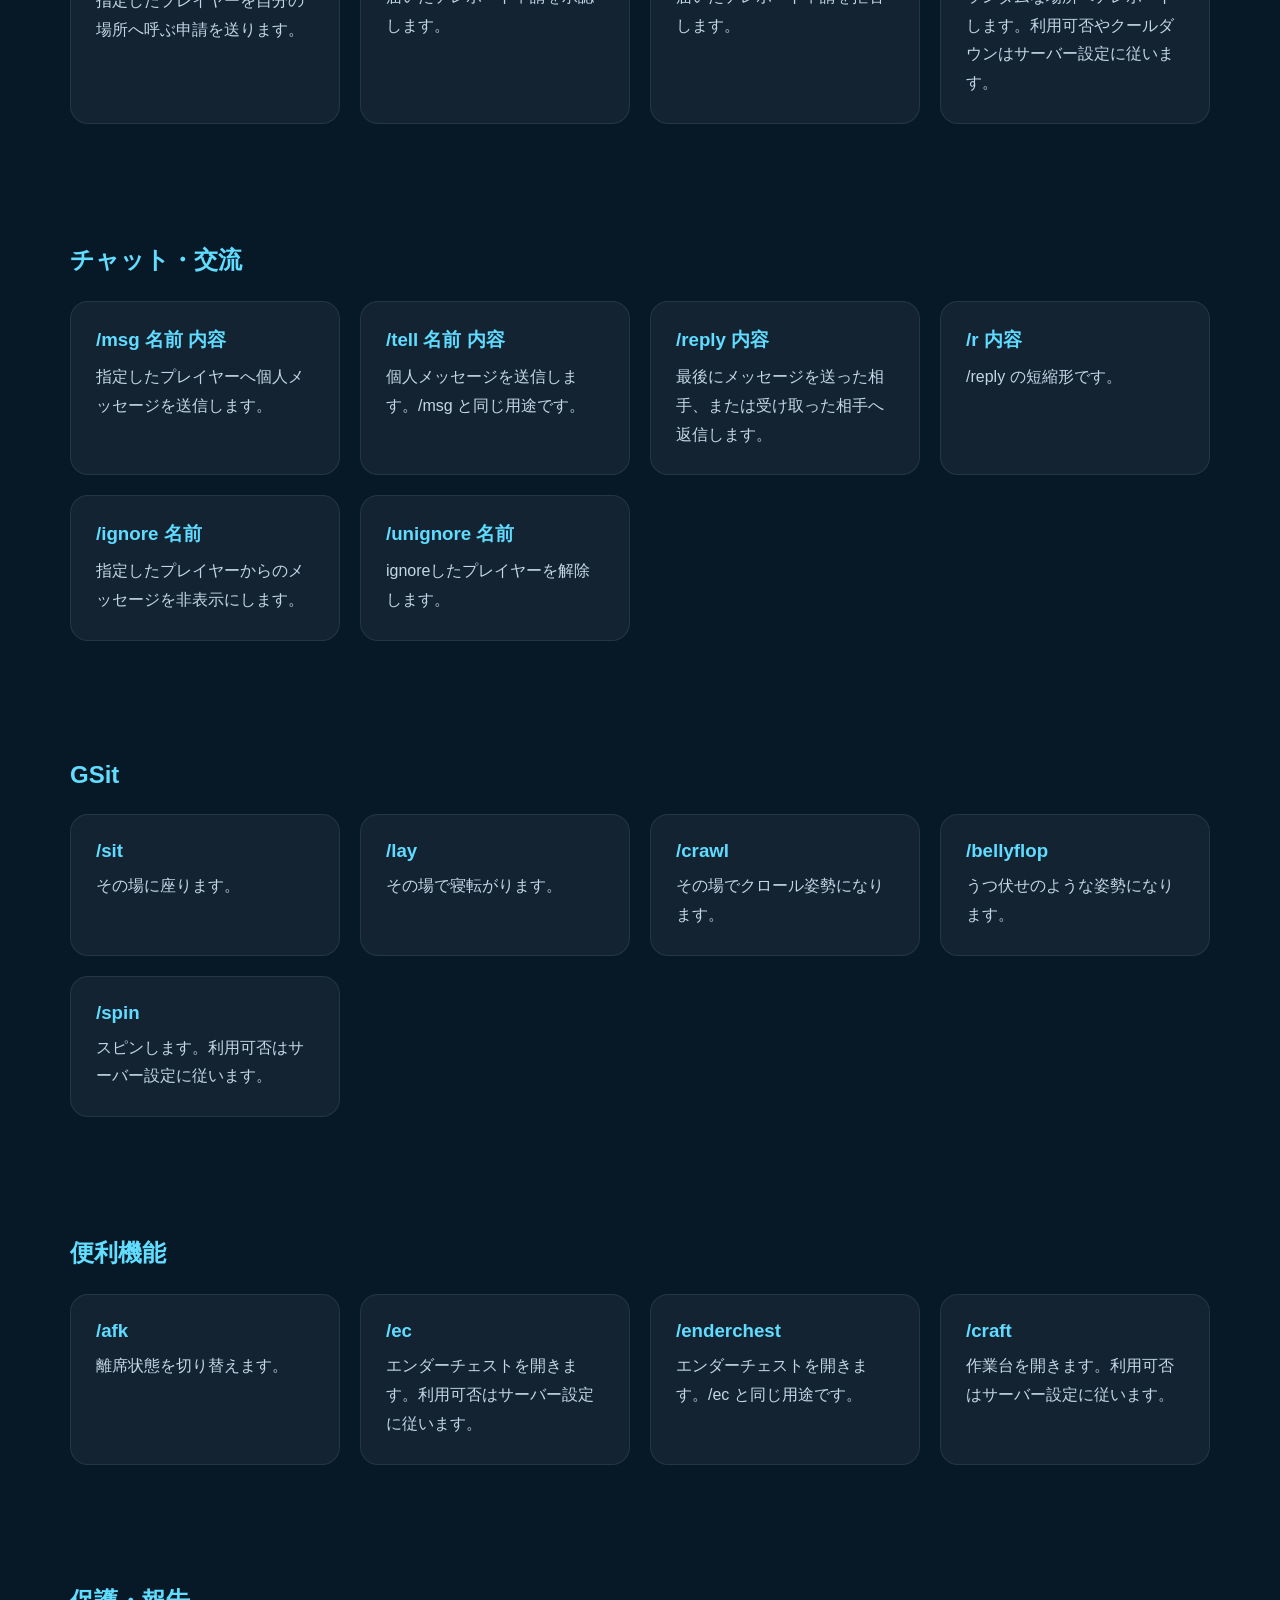
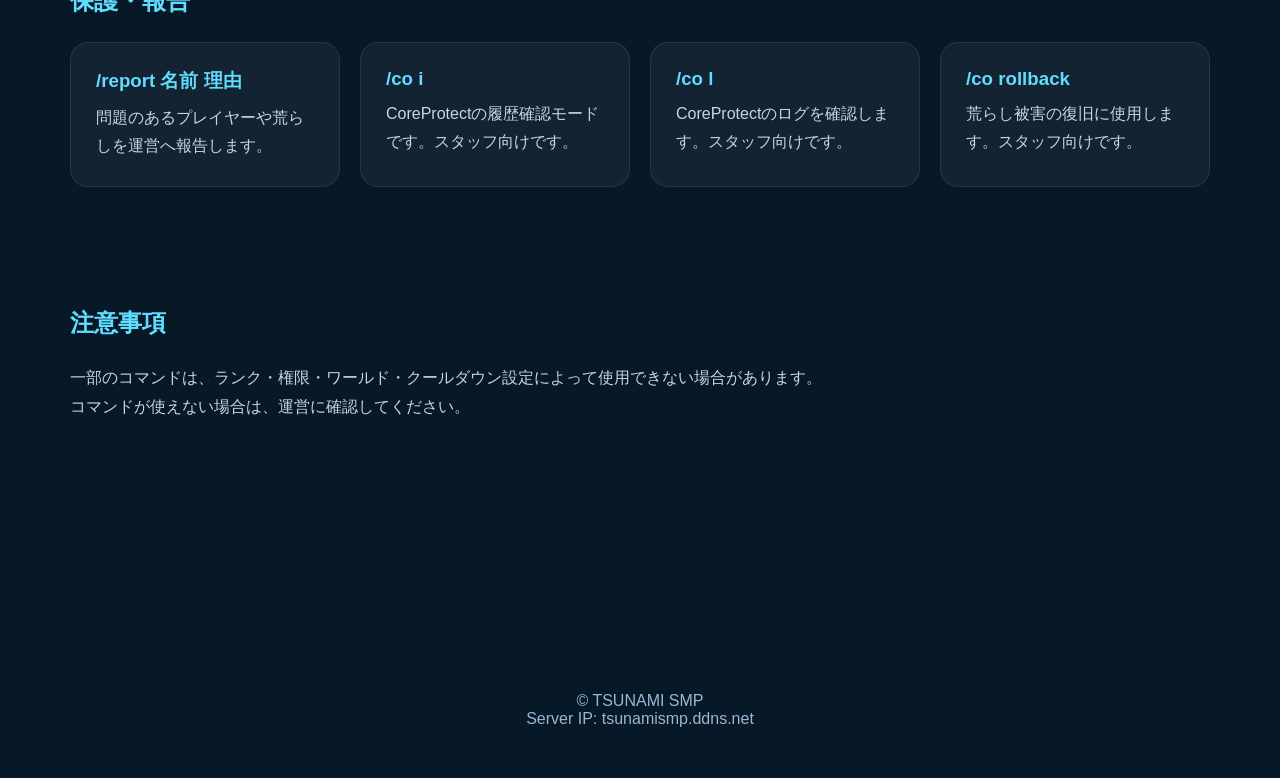
==== commit 2ecf6d35: "Add files via upload" ====
--- a/commands.html
+++ b/commands.html
@@ -1,489 +1,119 @@
-<!DOCTYPE html>
-
-<html lang="ja">
-<head>
-    <meta charset="UTF-8">
-    <meta name="viewport" content="width=device-width, initial-scale=1.0">
-    <title>コマンド集 - TSUNAMI SMP</title>
-    <link rel="stylesheet" href="style.css">
-</head>
-<body>
-
-<header class="site-header">
-    <div class="logo">TSUNAMI SMP</div>
-
-
-<nav class="nav">
-    <a href="index.html">ホーム</a>
-    <a href="rules.html">ルール</a>
-    <a href="commands.html">コマンド集</a>
-    <a href="elitemobs.html">EliteMobs</a>
-    <a href="economy.html">経済</a>
-    <a href="updates.html">更新履歴</a>
-</nav>
-
-
-</header>
-
-<section class="page-hero">
-    <div class="hero-content reveal">
-        <p class="server-label">Command List</p>
-        <h1>コマンド集</h1>
-        <p class="hero-text">
-            TSUNAMI SMPで利用できる主要コマンド一覧です。<br>
-            サバイバル、経済、EliteMobs、ギルドなど、よく使うコマンドをまとめています。
-        </p>
-    </div>
-</section>
-
-<main>
-
-<section class="section reveal">
-    <h2>コマンド検索</h2>
-
-
-<input
-    type="text"
-    id="commandSearch"
-    placeholder="例: guild / tpa / shop / em"
-    class="command-search"
->
-
-<p class="section-text">
-    コマンド名や説明文で検索できます。
-</p>
-
-
-</section>
-
-<section class="section reveal command-section">
-
-
-<h2>基本・案内</h2>
-
-<div class="command-grid">
-
-    <div class="command-card">
-        <h3>/help</h3>
-        <p>利用できるコマンドのヘルプを確認します。</p>
-    </div>
-
-    <div class="command-card">
-        <h3>/rules</h3>
-        <p>サーバールールを確認します。</p>
-    </div>
-
-    <div class="command-card">
-        <h3>/spawn</h3>
-        <p>スポーン地点へ移動します。</p>
-    </div>
-
-    <div class="command-card">
-        <h3>/list</h3>
-        <p>現在オンラインのプレイヤーを確認します。</p>
-    </div>
-
-</div>
-
-
-</section>
-
-<section class="section reveal command-section">
-
-
-<h2>移動・テレポート</h2>
-
-<div class="command-grid">
-
-    <div class="command-card">
-        <h3>/sethome</h3>
-        <p>現在地をホーム地点として設定します。</p>
-    </div>
-
-    <div class="command-card">
-        <h3>/home</h3>
-        <p>設定したホームへ移動します。</p>
-    </div>
-
-    <div class="command-card">
-        <h3>/delhome</h3>
-        <p>設定したホームを削除します。</p>
-    </div>
-
-    <div class="command-card">
-        <h3>/tpa 名前</h3>
-        <p>指定したプレイヤーの場所へテレポート申請を送ります。</p>
-    </div>
-
-    <div class="command-card">
-        <h3>/tpahere 名前</h3>
-        <p>指定したプレイヤーを自分の場所へ呼ぶ申請を送ります。</p>
-    </div>
-
-    <div class="command-card">
-        <h3>/tpaccept</h3>
-        <p>届いたテレポート申請を承認します。</p>
-    </div>
-
-    <div class="command-card">
-        <h3>/tpdeny</h3>
-        <p>届いたテレポート申請を拒否します。</p>
-    </div>
-
-    <div class="command-card">
-        <h3>/rtp</h3>
-        <p>ランダムな場所へテレポートします。</p>
-    </div>
-
-    <div class="command-card">
-        <h3>/tpr</h3>
-        <p>ランダムテレポートを行います。サーバー設定によりクールダウンがあります。</p>
-    </div>
-
-</div>
-
-
-</section>
-
-<section class="section reveal command-section">
-
-
-<h2>経済・ショップ</h2>
-
-<div class="command-grid">
-
-    <div class="command-card">
-        <h3>/bal</h3>
-        <p>自分の所持金を確認します。</p>
-    </div>
-
-    <div class="command-card">
-        <h3>/balance</h3>
-        <p>所持金を確認します。/bal と同じ用途です。</p>
-    </div>
-
-    <div class="command-card">
-        <h3>/pay 名前 金額</h3>
-        <p>指定したプレイヤーへ送金します。</p>
-    </div>
-
-    <div class="command-card">
-        <h3>/baltop</h3>
-        <p>サーバー内の資産ランキングを確認します。</p>
-    </div>
-
-    <div class="command-card">
-        <h3>/shop</h3>
-        <p>サーバーショップを開き、アイテムの購入や売却を行います。</p>
-    </div>
-
-    <div class="command-card">
-        <h3>/sellgui</h3>
-        <p>売却用GUIを開き、対応アイテムをまとめて売却します。</p>
-    </div>
-
-    <div class="command-card">
-        <h3>/sellall</h3>
-        <p>売却可能なアイテムをまとめて売却します。</p>
-    </div>
-
-</div>
-
-
-</section>
-
-<section class="section reveal command-section">
-
-
-<h2>チャット・交流</h2>
-
-<div class="command-grid">
-
-    <div class="command-card">
-        <h3>/msg 名前 内容</h3>
-        <p>指定したプレイヤーへ個人メッセージを送信します。</p>
-    </div>
-
-    <div class="command-card">
-        <h3>/tell 名前 内容</h3>
-        <p>個人メッセージを送信します。/msg と同じ用途です。</p>
-    </div>
-
-    <div class="command-card">
-        <h3>/reply 内容</h3>
-        <p>最後にメッセージを送った相手、または受け取った相手へ返信します。</p>
-    </div>
-
-    <div class="command-card">
-        <h3>/r 内容</h3>
-        <p>/reply の短縮形です。</p>
-    </div>
-
-    <div class="command-card">
-        <h3>/ignore 名前</h3>
-        <p>指定したプレイヤーからのメッセージを非表示にします。</p>
-    </div>
-
-    <div class="command-card">
-        <h3>/unignore 名前</h3>
-        <p>ignoreしたプレイヤーを解除します。</p>
-    </div>
-
-</div>
-
-
-</section>
-
-<section class="section reveal command-section">
-
-
-<h2>便利機能</h2>
-
-<div class="command-grid">
-
-    <div class="command-card">
-        <h3>/ec</h3>
-        <p>エンダーチェストを開きます。</p>
-    </div>
-
-    <div class="command-card">
-        <h3>/enderchest</h3>
-        <p>エンダーチェストを開きます。/ec と同じ用途です。</p>
-    </div>
-
-    <div class="command-card">
-        <h3>/craft</h3>
-        <p>作業台を開きます。</p>
-    </div>
-
-    <div class="command-card">
-        <h3>/hat</h3>
-        <p>手に持っているアイテムを頭に装備します。</p>
-    </div>
-
-    <div class="command-card">
-        <h3>/suicide</h3>
-        <p>自分のプレイヤーをリスポーンさせたい場合に使います。アイテムロストに注意してください。</p>
-    </div>
-
-</div>
-
-
-</section>
-
-<section class="section reveal command-section">
-
-
-<h2>ギルド</h2>
-
-<div class="command-grid">
-
-    <div class="command-card">
-        <h3>/guild</h3>
-        <p>ギルドGUIを開きます。作成、参加、メンバー確認、クエスト、強化などを行えます。</p>
-    </div>
-
-    <div class="command-card">
-        <h3>/guild help</h3>
-        <p>ギルド関連コマンドのヘルプを表示します。</p>
-    </div>
-
-    <div class="command-card">
-        <h3>/gc 内容</h3>
-        <p>ギルドに所属しているメンバーだけに見えるチャットを送信します。</p>
-    </div>
-
-</div>
-
-
-</section>
-
-<section class="section reveal command-section">
-
-
-<h2>EliteMobs</h2>
-
-<div class="command-grid">
-
-    <div class="command-card">
-        <h3>/em</h3>
-        <p>EliteMobsのメインメニューを開きます。</p>
-    </div>
-
-    <div class="command-card">
-        <h3>/em shop</h3>
-        <p>EliteMobs関連のショップを開きます。</p>
-    </div>
-
-    <div class="command-card">
-        <h3>/em quests</h3>
-        <p>EliteMobsのクエスト関連メニューを開きます。</p>
-    </div>
-
-    <div class="command-card">
-        <h3>/em rank</h3>
-        <p>EliteMobsのランクや進行状況を確認します。</p>
-    </div>
-
-    <div class="command-card">
-        <h3>/em wallet</h3>
-        <p>EliteMobs内の通貨や所持状況を確認します。</p>
-    </div>
-
-    <div class="command-card">
-        <h3>/em pay 名前 金額</h3>
-        <p>EliteMobsの通貨を他プレイヤーへ送金します。</p>
-    </div>
-
-</div>
-
-
-</section>
-
-<section class="section reveal command-section">
-
-```
-<h2>Adventurers Guild</h2>
-
-<div class="command-grid">
-
-    <div class="command-card">
-        <h3>/ag</h3>
-        <p>Adventurers Guildのメニューを開きます。</p>
-    </div>
-
-    <div class="command-card">
-        <h3>/ag help</h3>
-        <p>Adventurers Guild関連のヘルプを確認します。</p>
-    </div>
-
-    <div class="command-card">
-        <h3>/ag menu</h3>
-        <p>Adventurers GuildのGUIメニューを開きます。</p>
-    </div>
-
-    <div class="command-card">
-        <h3>/ag rank</h3>
-        <p>Adventurers Guildでのランクや進行状況を確認します。</p>
-    </div>
-
-</div>
-
-
-</section>
-
-<section class="section reveal command-section">
-
-
-<h2>保護・確認</h2>
-
-<div class="command-grid">
-
-    <div class="command-card">
-        <h3>/co i</h3>
-        <p>ブロックやチェストなどの履歴確認モードを切り替えます。スタッフ向けです。</p>
-    </div>
-
-    <div class="command-card">
-        <h3>/co l</h3>
-        <p>CoreProtectのログを確認します。スタッフ向けです。</p>
-    </div>
-
-    <div class="command-card">
-        <h3>/report 名前 理由</h3>
-        <p>問題のあるプレイヤーを運営へ報告します。</p>
-    </div>
-
-</div>
-
-
-</section>
-
-<section class="section reveal command-section">
-
-
-<h2>その他</h2>
-
-<div class="command-grid">
-
-    <div class="command-card">
-        <h3>/afk</h3>
-        <p>離席状態を切り替えます。</p>
-    </div>
-
-    <div class="command-card">
-        <h3>/ping</h3>
-        <p>自分のpingを確認します。</p>
-    </div>
-
-    <div class="command-card">
-        <h3>/realname 名前</h3>
-        <p>ニックネームの元プレイヤー名を確認します。</p>
-    </div>
-
-    <div class="command-card">
-        <h3>/nick 名前</h3>
-        <p>ニックネームを設定します。利用可能かどうかはランクや権限によります。</p>
-    </div>
-
-</div>
-
-
-</section>
-
-<section class="section reveal">
-    <h2>注意事項</h2>
-    <p class="section-text">
-        一部のコマンドは、ランク・権限・ワールド・クールダウン設定によって使用できない場合があります。<br>
-        コマンドが使えない場合は、運営に確認してください。
-    </p>
-</section>
-
-</main>
-
-<footer>
-    <p>© TSUNAMI SMP</p>
-    <p>Server IP: tsunamismp.ddns.net</p>
-</footer>
-
-<script src="script.js"></script>
-
-<script>
-const searchInput = document.getElementById("commandSearch");
-
-searchInput.addEventListener("keyup", () => {
-
-    const value = searchInput.value.toLowerCase().trim();
-
-    document.querySelectorAll(".command-card").forEach(card => {
-        const text = card.innerText.toLowerCase();
-
-        if(text.includes(value)) {
-            card.style.display = "";
-        } else {
-            card.style.display = "none";
-        }
-    });
-
-    document.querySelectorAll(".command-section").forEach(section => {
-        const cards = section.querySelectorAll(".command-card");
-        let visibleCount = 0;
-
-        cards.forEach(card => {
-            if(card.style.display !== "none") {
-                visibleCount++;
-            }
-        });
-
-        if(value === "" || visibleCount > 0) {
-            section.style.display = "";
-        } else {
-            section.style.display = "none";
-        }
-    });
-
-});
-</script>
-
-</body>
-</html>
+<!DOCTYPE html>
+<html lang="ja">
+<head>
+  <meta charset="UTF-8">
+  <meta name="viewport" content="width=device-width, initial-scale=1.0">
+  <title>コマンド集 - TSUNAMI SMP Season 2</title>
+  <link rel="stylesheet" href="style.css">
+</head>
+<body>
+<header class="site-header">
+  <div class="logo">TSUNAMI SMP</div>
+  <nav class="nav">
+    <a href="index.html">ホーム</a>
+    <a href="rules.html">ルール</a>
+    <a href="commands.html">コマンド集</a>
+    <a href="plugins.html">サーバー仕様</a>
+    <a href="updates.html">更新履歴</a>
+  </nav>
+</header>
+
+<section class="page-hero">
+  <div class="hero-content reveal">
+    <p class="server-label">Command List</p>
+    <h1>コマンド集</h1>
+    <p class="hero-text">Season 2で使える主なコマンドをまとめています。</p>
+  </div>
+</section>
+
+<main>
+<section class="section reveal">
+  <h2>コマンド検索</h2>
+  <input type="text" id="commandSearch" placeholder="例: tpa / home / sit / spawn" class="command-search">
+  <p class="section-text">コマンド名や説明文で検索できます。</p>
+</section>
+
+<section class="section reveal command-section">
+  <h2>基本・案内</h2>
+  <div class="command-grid">
+    <div class="command-card"><h3>/help</h3><p>利用できるコマンドのヘルプを確認します。</p></div>
+    <div class="command-card"><h3>/rules</h3><p>サーバールールを確認します。</p></div>
+    <div class="command-card"><h3>/spawn</h3><p>スポーン地点へ移動します。</p></div>
+    <div class="command-card"><h3>/list</h3><p>現在オンラインのプレイヤーを確認します。</p></div>
+    <div class="command-card"><h3>/ping</h3><p>自分のpingを確認します。</p></div>
+  </div>
+</section>
+
+<section class="section reveal command-section">
+  <h2>移動・テレポート</h2>
+  <div class="command-grid">
+    <div class="command-card"><h3>/sethome</h3><p>現在地をホーム地点として設定します。</p></div>
+    <div class="command-card"><h3>/home</h3><p>設定したホームへ移動します。</p></div>
+    <div class="command-card"><h3>/delhome</h3><p>設定したホームを削除します。</p></div>
+    <div class="command-card"><h3>/tpa 名前</h3><p>指定したプレイヤーの場所へテレポート申請を送ります。</p></div>
+    <div class="command-card"><h3>/tpahere 名前</h3><p>指定したプレイヤーを自分の場所へ呼ぶ申請を送ります。</p></div>
+    <div class="command-card"><h3>/tpaccept</h3><p>届いたテレポート申請を承認します。</p></div>
+    <div class="command-card"><h3>/tpdeny</h3><p>届いたテレポート申請を拒否します。</p></div>
+    <div class="command-card"><h3>/rtp</h3><p>ランダムな場所へテレポートします。利用可否やクールダウンはサーバー設定に従います。</p></div>
+  </div>
+</section>
+
+<section class="section reveal command-section">
+  <h2>チャット・交流</h2>
+  <div class="command-grid">
+    <div class="command-card"><h3>/msg 名前 内容</h3><p>指定したプレイヤーへ個人メッセージを送信します。</p></div>
+    <div class="command-card"><h3>/tell 名前 内容</h3><p>個人メッセージを送信します。/msg と同じ用途です。</p></div>
+    <div class="command-card"><h3>/reply 内容</h3><p>最後にメッセージを送った相手、または受け取った相手へ返信します。</p></div>
+    <div class="command-card"><h3>/r 内容</h3><p>/reply の短縮形です。</p></div>
+    <div class="command-card"><h3>/ignore 名前</h3><p>指定したプレイヤーからのメッセージを非表示にします。</p></div>
+    <div class="command-card"><h3>/unignore 名前</h3><p>ignoreしたプレイヤーを解除します。</p></div>
+  </div>
+</section>
+
+<section class="section reveal command-section">
+  <h2>GSit</h2>
+  <div class="command-grid">
+    <div class="command-card"><h3>/sit</h3><p>その場に座ります。</p></div>
+    <div class="command-card"><h3>/lay</h3><p>その場で寝転がります。</p></div>
+    <div class="command-card"><h3>/crawl</h3><p>その場でクロール姿勢になります。</p></div>
+    <div class="command-card"><h3>/bellyflop</h3><p>うつ伏せのような姿勢になります。</p></div>
+    <div class="command-card"><h3>/spin</h3><p>スピンします。利用可否はサーバー設定に従います。</p></div>
+  </div>
+</section>
+
+<section class="section reveal command-section">
+  <h2>便利機能</h2>
+  <div class="command-grid">
+    <div class="command-card"><h3>/afk</h3><p>離席状態を切り替えます。</p></div>
+    <div class="command-card"><h3>/ec</h3><p>エンダーチェストを開きます。利用可否はサーバー設定に従います。</p></div>
+    <div class="command-card"><h3>/enderchest</h3><p>エンダーチェストを開きます。/ec と同じ用途です。</p></div>
+    <div class="command-card"><h3>/craft</h3><p>作業台を開きます。利用可否はサーバー設定に従います。</p></div>
+  </div>
+</section>
+
+<section class="section reveal command-section">
+  <h2>保護・報告</h2>
+  <div class="command-grid">
+    <div class="command-card"><h3>/report 名前 理由</h3><p>問題のあるプレイヤーや荒らしを運営へ報告します。</p></div>
+    <div class="command-card"><h3>/co i</h3><p>CoreProtectの履歴確認モードです。スタッフ向けです。</p></div>
+    <div class="command-card"><h3>/co l</h3><p>CoreProtectのログを確認します。スタッフ向けです。</p></div>
+    <div class="command-card"><h3>/co rollback</h3><p>荒らし被害の復旧に使用します。スタッフ向けです。</p></div>
+  </div>
+</section>
+
+<section class="section reveal">
+  <h2>注意事項</h2>
+  <p class="section-text">
+    一部のコマンドは、ランク・権限・ワールド・クールダウン設定によって使用できない場合があります。<br>
+    コマンドが使えない場合は、運営に確認してください。
+  </p>
+</section>
+</main>
+
+<footer>
+  <p>© TSUNAMI SMP</p>
+  <p>Server IP: tsunamismp.ddns.net</p>
+</footer>
+<script src="script.js"></script>
+</body>
+</html>
--- a/style.css
+++ b/style.css
@@ -659,4 +659,42 @@
     border-left: 4px solid #00b7ff;
     padding: 15px 20px;
     border-radius: 10px;
-}+}
+/* ===== Timeline ===== */
+.timeline {
+    display: grid;
+    gap: 22px;
+}
+
+.timeline-item {
+    display: grid;
+    grid-template-columns: 150px 1fr;
+    gap: 22px;
+    align-items: start;
+    background: rgba(255,255,255,0.05);
+    border: 1px solid rgba(255,255,255,0.08);
+    border-radius: 18px;
+    padding: 24px;
+    transition: 0.3s;
+}
+
+.timeline-item:hover {
+    transform: translateY(-5px);
+    background: rgba(0,183,255,0.12);
+}
+
+.timeline-date {
+    color: #7ee7ff;
+    font-weight: bold;
+}
+
+.timeline-content h3 {
+    color: #5fdcff;
+    margin-bottom: 10px;
+}
+
+@media(max-width:700px) {
+    .timeline-item {
+        grid-template-columns: 1fr;
+    }
+}
